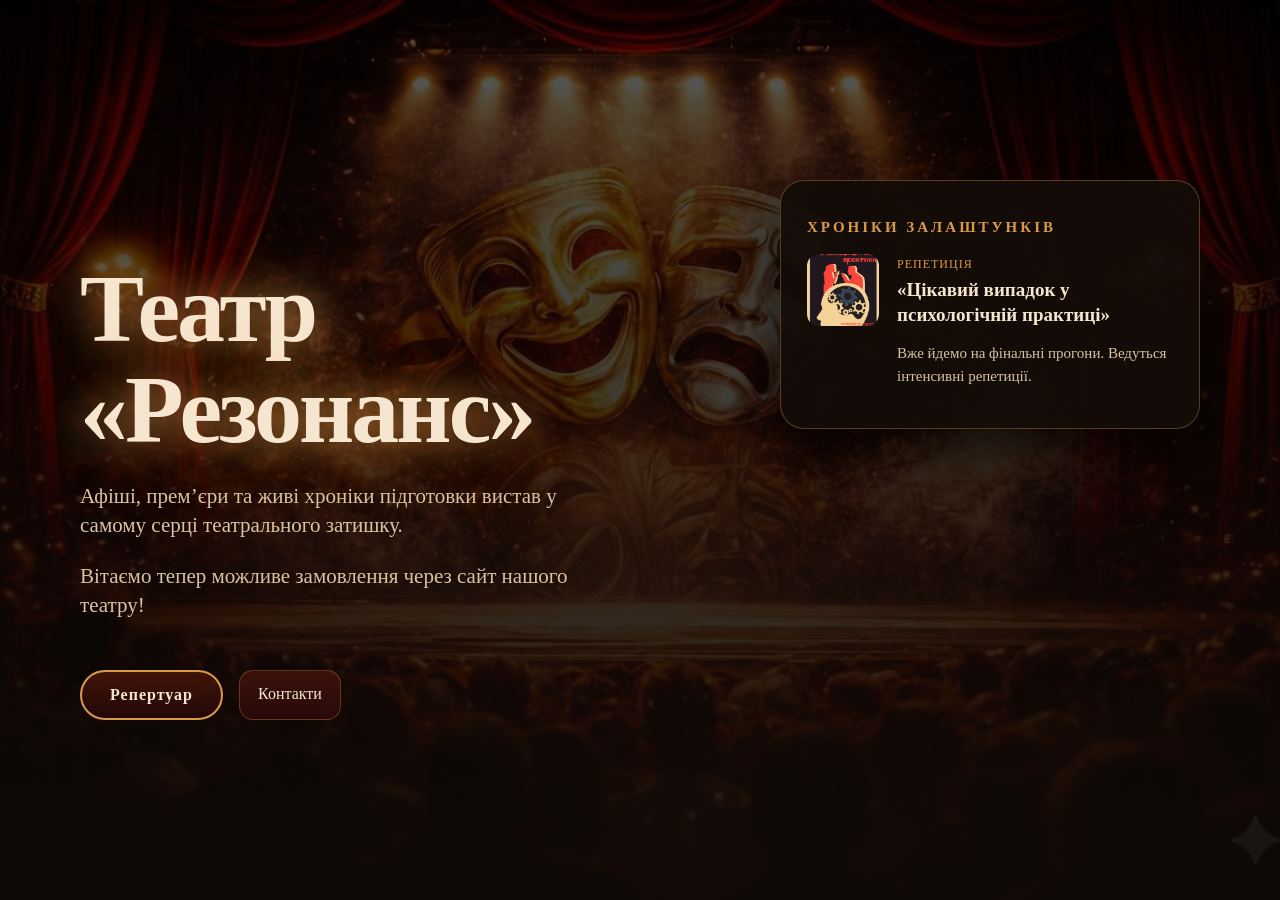
==== index.html @ 23a40b30 "09988" ====
<!DOCTYPE html>
<html lang="uk">
<head>
  <meta charset="UTF-8" />
  <meta name="viewport" content="width=device-width, initial-scale=1.0" />
  <title>Театр «Резонанс» — Головна</title>
  <script src="https://telegram.org/js/telegram-web-app.js"></script>
  <link rel="stylesheet" href="css/styles.css" />
  
  <style>
    /* Тільки те, що дійсно потрібно саме для головної (дуже мало) */
    .hero {
      background: linear-gradient(rgba(0,0,0,0.65), rgba(15,10,7,0.92)),
                  url("theatre-bg.png") center/cover no-repeat;
    }

    .user-account-btn {
      background: linear-gradient(90deg, #d89a4a, #f1c27d);
      color: #1a0f08 !important;
      font-weight: 700;
      border-color: #f1c27d;
    }
  </style>
</head>

<body class="page-home">

  <!-- Анімація переходу -->
  <div class="page-transition is-entering" id="pageTransition">
    <div class="page-transition__curtain page-transition__curtain--left"></div>
    <div class="page-transition__curtain page-transition__curtain--right"></div>
    <div class="page-transition__glow"></div>
  </div>

  <main>
    <section class="hero">
      <div class="hero-content">

        <!-- Ліва частина — текст і меню -->
        <div class="hero-info-group">
          <div class="hero-text-top">
            <h1>Театр «Резонанс»</h1>
            <p>Афіші, прем’єри та живі хроніки підготовки вистав у самому серці театрального затишку.</p>
            <p>Вітаємо тепер можливе замовлення через сайт нашого театру! </p>
          </div>

          <div class="menu-container">
            <div class="nav-main-links">
              
              <a href="repertoire.html" class="hero-btn js-page-link">Репертуар</a>
              
              <a href="contacts.html" class="dropdown-item js-page-link">Контакти</a>
                  
            </div>

            
          </div>
        </div>

        <!-- Права частина — Хроніки залаштунків -->
        <div class="theatre-news-feed">
          <h2 class="feed-title">ХРОНІКИ ЗАЛАШТУНКІВ</h2>
          <div class="news-scroll-container">
            <article class="news-post">
              <div class="news-post-image"></div>
              <div class="news-post-content">
                <span class="status-tag">Репетиція</span>
                <h3>«Цікавий випадок у психологічній практиці»</h3>
                <p>Вже йдемо на фінальні прогони. Ведуться інтенсивні репетиції.</p>
              </div>
            </article>
          </div>
        </div>

      </div>
    </section>
  </main>

  <script src="js/main.js"></script>
  <script>
    // Авторизація кнопки (оновлений варіант)
    document.addEventListener('DOMContentLoaded', () => {
      const authBtn = document.getElementById('authButton');
      const isLoggedIn = localStorage.getItem('isLoggedIn');
      const userName = localStorage.getItem('userName');

      if (isLoggedIn === 'true' && userName && authBtn) {
        authBtn.href = 'profile.html';
        authBtn.classList.add('user-account-btn');
        authBtn.innerHTML = `
          <span style="margin-right: 8px;">👤</span>
          <span>${userName.toUpperCase()}</span>
        `;
      }
    });
  </script>
</body>
</html>
---- css/styles.css ----
/* ============================================= */
/* ===== ТЕАТР "РЕЗОНАНС" — СТИЛІ (v2.1) ===== */
/* ============================================= */

:root {
  --gold: #d89a4a;
  --gold-soft: #f1c27d;
  --text-light: #f6e6cf;
  --text-soft: #d9c3a3;
  --bg-dark: #0a0805;
  --font-main: Georgia, "Times New Roman", serif;
  --transition: 0.8s cubic-bezier(0.4, 0, 0.2, 1);
}

/* ===== GLOBAL ===== */
* { box-sizing: border-box; }

html, body {
  margin: 0;
  padding: 0;
  min-height: 100dvh;
  font-family: var(--font-main);
  /* Замість var(--bg-dark) ставимо картинку */
  background: url('theatre-bg.png') center/cover no-repeat fixed;
  color: var(--text-light);
  overflow-x: hidden;
}
/* ===== PAGE TRANSITION ===== */
.page-transition {
  position: fixed;
  inset: 0;
  z-index: 9999;
  pointer-events: none;
  opacity: 0;
  visibility: hidden;
}

.page-transition__curtain {
  position: absolute;
  top: 0; bottom: 0;
  width: 50.5%;
  background: radial-gradient(circle at center, rgba(140,35,15,0.18), transparent 40%),
              linear-gradient(to bottom, #2a0505, #420707 40%, #220404);
  box-shadow: inset 0 0 45px rgba(0,0,0,0.42),
              inset 0 0 90px rgba(0,0,0,0.25);
}

.page-transition__curtain::before {
  content: "";
  position: absolute;
  inset: 0;
  background: repeating-linear-gradient(90deg,
    rgba(255,255,255,0.035) 0px,
    rgba(255,255,255,0.035) 7px,
    rgba(0,0,0,0.05) 7px,
    rgba(0,0,0,0.05) 14px);
  opacity: 0.45;
}

.page-transition__curtain--left  { left: 0; border-right: 1px solid rgba(241,194,125,0.2); }
.page-transition__curtain--right { right: 0; border-left: 1px solid rgba(241,194,125,0.2); }

.page-transition__glow {
  position: absolute;
  inset: 0;
  background: radial-gradient(circle at center, rgba(255,190,90,0.24), rgba(255,190,90,0.08) 20%, transparent 45%);
}

/* Анімації штори */
.page-transition.is-leaving .page-transition__curtain--left  { animation: curtainCloseLeft var(--transition) forwards; }
.page-transition.is-leaving .page-transition__curtain--right { animation: curtainCloseRight var(--transition) forwards; }
.page-transition.is-leaving .page-transition__glow { animation: glowIn var(--transition) forwards; }

.page-transition.is-entering .page-transition__curtain--left  { animation: curtainOpenLeft var(--transition) forwards; }
.page-transition.is-entering .page-transition__curtain--right { animation: curtainOpenRight var(--transition) forwards; }
.page-transition.is-entering .page-transition__glow { animation: glowOut var(--transition) forwards; }

/* ===== BUTTONS ===== */
.hero-btn, .dropdown-toggle, .back-link {
  display: inline-flex;
  align-items: center;
  justify-content: center;
  gap: 10px;
  padding: 14px 28px;
  border: 2px solid var(--gold);
  border-radius: 50px;
  background: linear-gradient(to bottom, rgba(70,20,10,0.9), rgba(35,8,8,0.96));
  color: var(--text-light);
  font-size: 16px;
  font-weight: 600;
  letter-spacing: 1px;
  text-decoration: none;
  cursor: pointer;
  transition: all 0.3s ease;
  white-space: nowrap;
}

.hero-btn:hover, .dropdown-toggle:hover {
  transform: translateY(-3px);
  border-color: var(--gold-soft);
  box-shadow: 0 0 35px rgba(216,154,74,0.45);
  background: var(--gold);
  color: #1a0f08;
}

/* ===== DROPDOWN ===== */
.dropdown { position: relative; display: inline-block; }

.dropdown-arrow {
  width: 10px; height: 10px;
  border-right: 2px solid var(--gold-soft);
  border-bottom: 2px solid var(--gold-soft);
  transform: rotate(45deg);
  transition: 0.25s ease;
}

.dropdown.open .dropdown-arrow { transform: rotate(-135deg); }

.dropdown-menu {
  position: absolute;
  top: calc(100% + 10px);
  left: 0;
  width: 100%;
  padding: 12px;
  background: linear-gradient(to bottom, rgba(36,8,8,0.96), rgba(18,5,5,0.98));
  border: 1px solid rgba(216,154,74,0.4);
  border-radius: 22px;
  box-shadow: 0 20px 45px rgba(0,0,0,0.6);
  opacity: 0;
  visibility: hidden;
  transform: translateY(12px) scale(0.95);
  transition: all 0.25s ease;
  z-index: 10;
}

.dropdown.open .dropdown-menu {
  opacity: 1;
  visibility: visible;
  transform: translateY(0) scale(1);
}

.dropdown-item {
  padding: 14px 18px;
  margin-bottom: 6px;
  border-radius: 14px;
  background: linear-gradient(to bottom, rgba(77,22,11,0.7), rgba(42,10,10,0.9));
  border: 1px solid rgba(216,154,74,0.3);
  color: var(--text-light);
  text-decoration: none;
  transition: all 0.2s ease;
}

.dropdown-item:last-child { margin-bottom: 0; }
.dropdown-item:hover {
  background: var(--gold);
  color: #1a0f08;
  transform: translateY(-2px);
}

/* ===== HERO PAGE (точно під скріншот) ===== */
.hero {
  position: relative;
  min-height: 100dvh;
  display: flex;
  align-items: center;
  background: #0a0805;
  overflow: hidden;
}

.hero-content {
  max-width: 1380px;
  margin: 0 auto;
  padding: 0 80px;
  display: flex;
  align-items: flex-start;
  justify-content: space-between;
  gap: 100px;
  width: 100%;
  z-index: 2;
}

.hero-info-group { flex: 1; max-width: 620px; }

.hero-text-top h1 {
  font-size: clamp(52px, 7.5vw, 96px);
  line-height: 1.05;
  letter-spacing: -3px;
  color: #f6e6cf;
  text-shadow: 
    0 0 40px rgba(216, 154, 74, 0.8),
    0 0 90px rgba(216, 154, 74, 0.4);
  margin-bottom: 20px;
}

.hero-text-top p {
  font-size: 21px;
  color: #d9c3a3;
  max-width: 520px;
  line-height: 1.4;
}

/* Кнопки — точно як на скріншоті */
.menu-container {
  display: flex;
  flex-direction: column;
  gap: 20px;
  margin-top: 50px;
}

.nav-main-links {
  display: flex;
  gap: 16px;
  flex-wrap: wrap;
}

.menu-row {
  display: flex;
  gap: 16px;
  flex-wrap: wrap;
}

/* ===== ХРОНІКИ ЗАЛАШТУНКІВ (точно під скріншот) ===== */
.theatre-news-feed {
  width: 420px;
  flex-shrink: 0;
  background: rgba(20, 12, 8, 0.95);
  border: 1px solid rgba(216, 154, 74, 0.35);
  border-radius: 24px;
  padding: 26px;
  box-shadow: 0 25px 60px rgba(0, 0, 0, 0.7);
}

.feed-title {
  color: var(--gold);
  font-size: 15px;
  letter-spacing: 3px;
  text-transform: uppercase;
  margin-bottom: 18px;
}

.news-post {
  display: flex;
  gap: 18px;
}

.news-post-image {
  width: 72px;
  height: 72px;
  background: url('a_pcix.jpg') center/cover; /* заміни на свою картинку */
  border-radius: 12px;
  flex-shrink: 0;
}

.status-tag {
  display: inline-block;
  color: var(--gold);
  font-size: 12px;
  text-transform: uppercase;
  letter-spacing: 1px;
  margin-bottom: 6px;
}

.news-post-content h3 {
  font-size: 19px;
  line-height: 1.3;
  margin: 0 0 8px 0;
}

.news-post-content p {
  font-size: 15px;
  color: #d9c3a3;
  line-height: 1.5;
}

/* ===== АДАПТИВНІСТЬ ===== */
@media (max-width: 1100px) {
  .hero-content {
    flex-direction: column;
    gap: 60px;
    padding: 40px 30px;
    text-align: center;
  }
  .theatre-news-feed { width: 100%; max-width: 420px; margin: 0 auto; }
  .hero-info-group { max-width: 100%; }
}

@media (max-width: 640px) {
  .hero-btn, .dropdown-toggle { width: 100%; }
}

/* ===== АНІМАЦІЇ ===== */
@keyframes curtainCloseLeft  { from { transform: translateX(-102%); } to { transform: translateX(0); } }
@keyframes curtainCloseRight { from { transform: translateX(102%); } to { transform: translateX(0); } }
@keyframes curtainOpenLeft   { from { transform: translateX(0); } to { transform: translateX(-102%); } }
@keyframes curtainOpenRight  { from { transform: translateX(0); } to { transform: translateX(102%); } }
@keyframes glowIn  { 0% { opacity: 0; } 40% { opacity: 0.65; } 100% { opacity: 0.2; } }
@keyframes glowOut { 0% { opacity: 0.6; } 100% { opacity: 0; } }
.hero-btn--accent {
  background: linear-gradient(135deg, #d89a4a, #f6c88a);
  color: #0a0a0a;
  font-weight: 700;
  box-shadow: 0 8px 25px rgba(216, 154, 74, 0.4);
  transition: all 0.3s ease;
}

.hero-btn--accent:hover {
  transform: translateY(-3px);
  box-shadow: 0 12px 35px rgba(216, 154, 74, 0.55);
  background: linear-gradient(135deg, #f6c88a, #d89a4a);
}
/* Робимо картку компактнішою по ширині */
.poster-card {
    max-width: 900px; /* Обмежуємо максимальну ширину */
    margin: 0 auto;   /* Центруємо */
}

/* Змінюємо висоту картинки, щоб вона не займала весь екран */
.poster-image {
    height: 350px !important; /* Було 450px або 480px, робимо меншою */
}

/* Масштабування тексту заголовка */
.poster-info h3 {
    font-size: 22px !important; /* Трохи зменшуємо шрифт для балансу */
}
/* ======================================================= */
/* ===== ГЛОБАЛЬНА АДАПТИВНІСТЬ (ДЛЯ ВСІХ СТОРІНОК) ===== */
/* ======================================================= */

@media (max-width: 768px) {
    /* 1. Адаптація головної сторінки (Hero) */
    .hero-content {
        padding: 40px 20px;
        text-align: center;
        flex-direction: column;
    }
    
    .hero-text-top h1 {
        font-size: 42px;
        letter-spacing: 1px;
    }

    /* 2. Адаптація адмін-панелі (Схема залу) */
    .hall-container {
        overflow-x: auto; /* Дозволяє совати зал пальцем */
        display: block;
        padding: 15px;
        -webkit-overflow-scrolling: touch;
    }
    
    .seat {
        min-width: 28px;
        height: 28px;
        font-size: 10px;
        margin: 2px;
    }

    .booking-forms {
        flex-direction: column;
    }

    /* 3. Адаптація Репертуару та Афіші */
    .cards {
        grid-template-columns: 1fr; /* Одна картка в ряд */
        gap: 20px;
    }

    .poster-image {
        height: 250px !important; /* Компактне фото для мобілки */
    }

    .afisha-header {
        flex-direction: column;
        text-align: center;
        gap: 15px;
    }

    .back-link, .back-btn {
        width: 100%;
        justify-content: center;
    }

    /* 4. Масштабування тексту для читабельності */
    .title, .afisha-header h2 {
        font-size: 26px !important;
    }
    
    .buy-btn {
        padding: 18px;
        font-size: 16px;
    }
}

/* Налаштування для дуже маленьких екранів (iPhone SE і т.д.) */
@media (max-width: 380px) {
    .hero-text-top h1 {
        font-size: 34px;
    }
    
    .poster-meta {
        font-size: 10px;
    }
}
/* Дизайн всередині карток контактів */
.contact-card {
    display: flex;
    align-items: flex-start; /* Вирівнюємо іконку і текст по верхньому краю */
    gap: 20px;
    background: rgba(20, 15, 10, 0.8);
    border: 1px solid rgba(216, 154, 74, 0.2);
    padding: 30px;
    border-radius: 20px;
    transition: all 0.4s ease;
    backdrop-filter: blur(10px);
}

.contact-card:hover {
    border-color: #d89a4a;
    transform: translateY(-8px);
    box-shadow: 0 15px 30px rgba(0, 0, 0, 0.5);
}

/* Красиві кружечки для іконок */
.card-icon {
    width: 50px;
    height: 50px;
    background: linear-gradient(135deg, rgba(216, 154, 74, 0.15), rgba(216, 154, 74, 0));
    border: 1px solid rgba(216, 154, 74, 0.3);
    border-radius: 50%;
    display: flex;
    align-items: center;
    justify-content: center;
    color: #d89a4a; /* Золотий колір іконки */
    flex-shrink: 0;
}

.card-info {
    display: flex;
    flex-direction: column;
}

.contact-link {
    color: inherit;
    text-decoration: none;
    transition: color 0.3s;
}

.contact-link:hover {
    color: #d89a4a;
}

/* Кнопки соцмереж */
.social-links {
    display: flex;
    gap: 10px;
    margin-top: 5px;
}

.social-btn {
    background: rgba(255, 255, 255, 0.05);
    border: 1px solid rgba(255, 255, 255, 0.1);
    color: #f6e6cf;
    padding: 8px 16px;
    border-radius: 50px;
    font-size: 14px;
    text-decoration: none;
    transition: all 0.3s ease;
}

.social-btn:hover {
    background: #d89a4a;
    color: #1a0f08;
    border-color: #d89a4a;
}
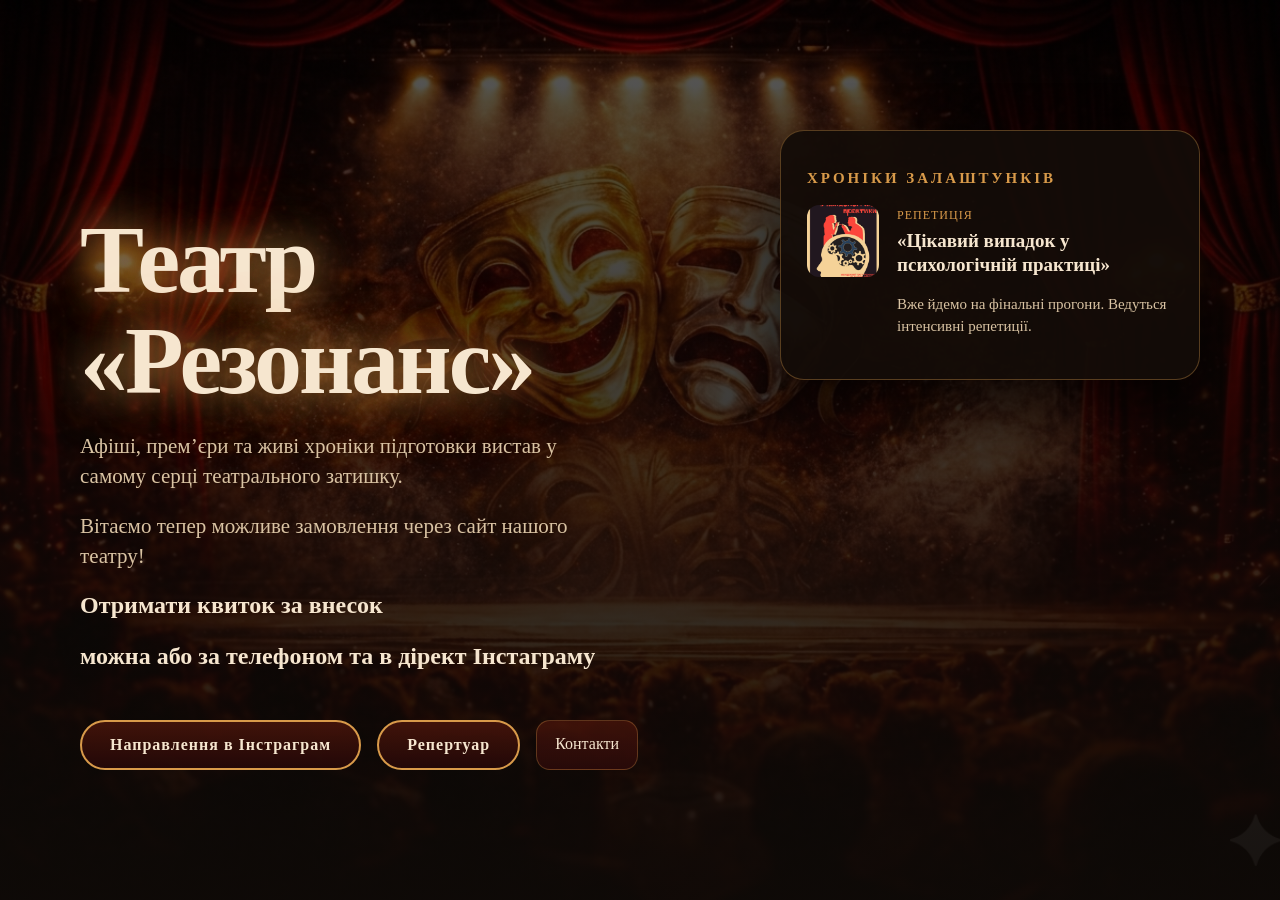
==== commit 0eaa1ec5: "1234" ====
--- a/index.html
+++ b/index.html
@@ -43,10 +43,16 @@
             <p>Афіші, прем’єри та живі хроніки підготовки вистав у самому серці театрального затишку.</p>
             <p>Вітаємо тепер можливе замовлення через сайт нашого театру! </p>
           </div>
+          <div>
+            <h2>
+              Отримати квиток за внесок
+              <p>можна або за телефоном та в дірект Інстаграму</p>
+            </h2>
+          </div>
 
           <div class="menu-container">
             <div class="nav-main-links">
-              
+              <a href="https://www.instagram.com/rezonans_theatre/" class="hero-btn js-page-link">Направлення в Інстраграм</a>
               <a href="repertoire.html" class="hero-btn js-page-link">Репертуар</a>
               
               <a href="contacts.html" class="dropdown-item js-page-link">Контакти</a>
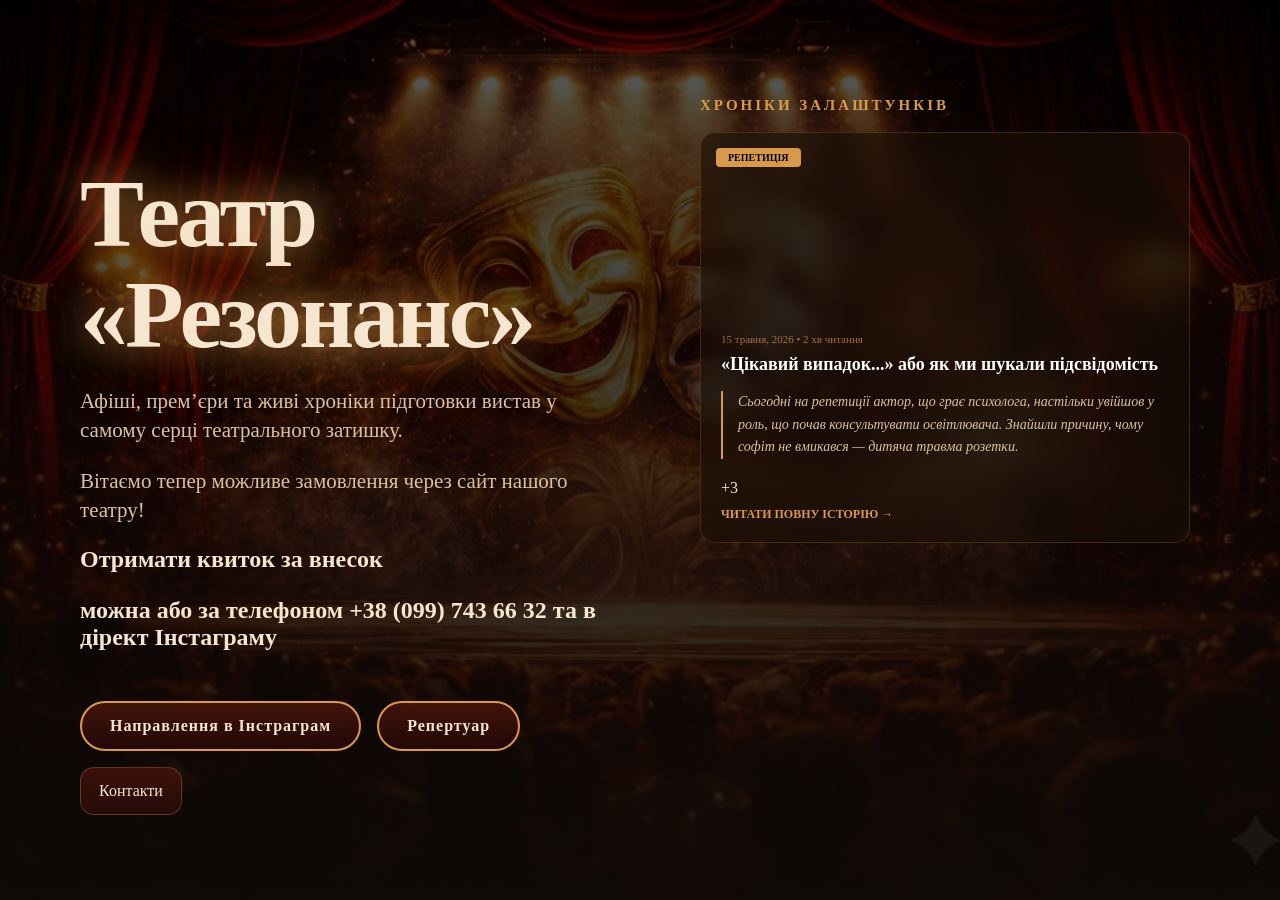
==== commit dbb210d3: "5512" ====
--- a/index.html
+++ b/index.html
@@ -20,6 +20,95 @@
       font-weight: 700;
       border-color: #f1c27d;
     }
+    .theatre-backstage {
+  max-width: 500px; /* Обмежуємо ширину, щоб не «пливло» на десктопі */
+  margin: 0 auto;
+}
+
+/* Контейнер зі скролом */
+.news-feed-scroll {
+  max-height: 80vh; /* Висота стрічки */
+  overflow-y: auto;
+  padding-right: 10px;
+  scrollbar-width: thin;
+  scrollbar-color: #d89a4a transparent;
+}
+
+.news-card {
+  background: rgba(26, 15, 8, 0.6);
+  border: 1px solid rgba(216, 154, 74, 0.2);
+  border-radius: 15px;
+  margin-bottom: 30px;
+  overflow: hidden;
+  backdrop-filter: blur(10px);
+}
+
+.card-image {
+  height: 180px;
+  background-size: cover;
+  background-position: center;
+  position: relative;
+}
+
+.badge {
+  position: absolute;
+  top: 15px;
+  left: 15px;
+  background: #d89a4a;
+  color: #000;
+  padding: 4px 12px;
+  font-size: 10px;
+  font-weight: 800;
+  text-transform: uppercase;
+  border-radius: 4px;
+}
+
+.card-body {
+  padding: 20px;
+}
+
+.date {
+  font-size: 11px;
+  color: rgba(216, 154, 74, 0.7);
+  display: block;
+  margin-bottom: 8px;
+}
+
+.card-body h3 {
+  font-size: 18px;
+  line-height: 1.3;
+  margin: 0 0 15px 0;
+  color: #fff;
+}
+
+/* Виправлення нюансу з цитатою (як на вашому фото) */
+.quote-text {
+  border-left: 2px solid #d89a4a;
+  padding-left: 15px;
+  margin-bottom: 20px;
+}
+
+.quote-text p {
+  font-style: italic;
+  font-size: 14px;
+  line-height: 1.6;
+  color: #d9c3a3;
+  margin: 0;
+}
+
+.read-full {
+  display: inline-block;
+  color: #d89a4a;
+  text-decoration: none;
+  font-size: 12px;
+  font-weight: 600;
+  text-transform: uppercase;
+  margin-top: 10px;
+}
+
+.read-full:hover {
+  letter-spacing: 1px;
+}
   </style>
 </head>
 
@@ -46,7 +135,8 @@
           <div>
             <h2>
               Отримати квиток за внесок
-              <p>можна або за телефоном та в дірект Інстаграму</p>
+              <p>можна або за телефоном +38 (099) 743 66 32 та в дірект Інстаграму</p>
+
             </h2>
           </div>
 
@@ -63,20 +153,36 @@
           </div>
         </div>
 
-        <!-- Права частина — Хроніки залаштунків -->
-        <div class="theatre-news-feed">
-          <h2 class="feed-title">ХРОНІКИ ЗАЛАШТУНКІВ</h2>
-          <div class="news-scroll-container">
-            <article class="news-post">
-              <div class="news-post-image"></div>
-              <div class="news-post-content">
-                <span class="status-tag">Репетиція</span>
-                <h3>«Цікавий випадок у психологічній практиці»</h3>
-                <p>Вже йдемо на фінальні прогони. Ведуться інтенсивні репетиції.</p>
-              </div>
-            </article>
-          </div>
+
+
+        <section class="theatre-backstage">
+  <h2 class="feed-title">ХРОНІКИ ЗАЛАШТУНКІВ</h2>
+  
+  <div class="news-feed-scroll">
+    <article class="news-card">
+      <div class="card-image" style="background-image: url('img/backstage1.jpg');">
+        <span class="badge">Репетиція</span>
+      </div>
+      <div class="card-body">
+        <header>
+          <span class="date">15 травня, 2026 • 2 хв читання</span>
+          <h3>«Цікавий випадок...» або як ми шукали підсвідомість</h3>
+        </header>
+        <div class="quote-text">
+          <p>Сьогодні на репетиції актор, що грає психолога, настільки увійшов у роль, що почав консультувати освітлювача. Знайшли причину, чому софіт не вмикався — дитяча травма розетки.</p>
         </div>
+        <div class="post-mini-gallery">
+          <div class="mini-img" style="background-image: url('img/b1.jpg');"></div>
+          <div class="mini-img" style="background-image: url('img/b2.jpg');"></div>
+          <div class="mini-img more">+3</div>
+        </div>
+        <a href="backstage-story-1.html" class="read-full">Читати повну історію →</a>
+      </div>
+    </article>
+
+    
+  </div>
+</section>
 
       </div>
     </section>
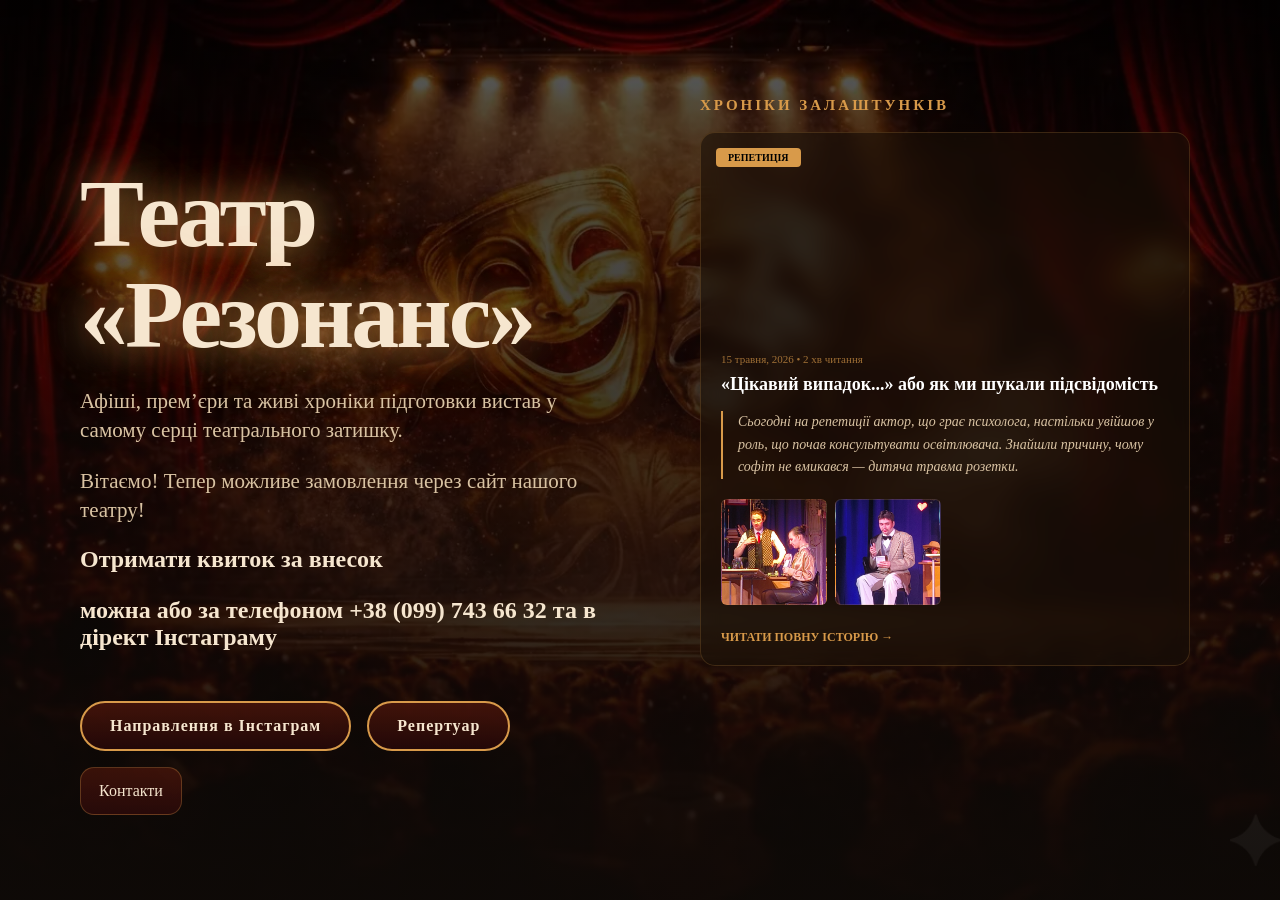
==== commit 5b2a9b98: "12341" ====
--- a/index.html
+++ b/index.html
@@ -8,10 +8,9 @@
   <link rel="stylesheet" href="css/styles.css" />
   
   <style>
-    /* Тільки те, що дійсно потрібно саме для головної (дуже мало) */
     .hero {
       background: linear-gradient(rgba(0,0,0,0.65), rgba(15,10,7,0.92)),
-                  url("theatre-bg.png") center/cover no-repeat;
+                  url("css/theatre-bg.webp") center/cover no-repeat;
     }
 
     .user-account-btn {
@@ -20,101 +19,133 @@
       font-weight: 700;
       border-color: #f1c27d;
     }
+
     .theatre-backstage {
-  max-width: 500px; /* Обмежуємо ширину, щоб не «пливло» на десктопі */
-  margin: 0 auto;
-}
-
-/* Контейнер зі скролом */
-.news-feed-scroll {
-  max-height: 80vh; /* Висота стрічки */
-  overflow-y: auto;
-  padding-right: 10px;
-  scrollbar-width: thin;
-  scrollbar-color: #d89a4a transparent;
-}
-
-.news-card {
-  background: rgba(26, 15, 8, 0.6);
-  border: 1px solid rgba(216, 154, 74, 0.2);
-  border-radius: 15px;
-  margin-bottom: 30px;
-  overflow: hidden;
-  backdrop-filter: blur(10px);
-}
-
-.card-image {
-  height: 180px;
-  background-size: cover;
-  background-position: center;
-  position: relative;
-}
-
-.badge {
-  position: absolute;
-  top: 15px;
-  left: 15px;
-  background: #d89a4a;
-  color: #000;
-  padding: 4px 12px;
-  font-size: 10px;
-  font-weight: 800;
-  text-transform: uppercase;
-  border-radius: 4px;
-}
-
-.card-body {
-  padding: 20px;
-}
-
-.date {
-  font-size: 11px;
-  color: rgba(216, 154, 74, 0.7);
-  display: block;
-  margin-bottom: 8px;
-}
-
-.card-body h3 {
-  font-size: 18px;
-  line-height: 1.3;
-  margin: 0 0 15px 0;
-  color: #fff;
-}
-
-/* Виправлення нюансу з цитатою (як на вашому фото) */
-.quote-text {
-  border-left: 2px solid #d89a4a;
-  padding-left: 15px;
-  margin-bottom: 20px;
-}
-
-.quote-text p {
-  font-style: italic;
-  font-size: 14px;
-  line-height: 1.6;
-  color: #d9c3a3;
-  margin: 0;
-}
-
-.read-full {
-  display: inline-block;
-  color: #d89a4a;
-  text-decoration: none;
-  font-size: 12px;
-  font-weight: 600;
-  text-transform: uppercase;
-  margin-top: 10px;
-}
-
-.read-full:hover {
-  letter-spacing: 1px;
-}
+      max-width: 500px;
+      margin: 0 auto;
+    }
+
+    .news-feed-scroll {
+      max-height: 80vh;
+      overflow-y: auto;
+      padding-right: 10px;
+      scrollbar-width: thin;
+      scrollbar-color: #d89a4a transparent;
+    }
+
+    .news-card {
+      background: rgba(26, 15, 8, 0.6);
+      border: 1px solid rgba(216, 154, 74, 0.2);
+      border-radius: 15px;
+      margin-bottom: 30px;
+      overflow: hidden;
+      backdrop-filter: blur(10px);
+    }
+
+    /* МАСШТАБУВАННЯ ГОЛОВНОГО ФОТО */
+    .card-image {
+      height: 200px;
+      background-size: cover; /* Зображення повністю заповнює блок */
+      background-position: center;
+      background-repeat: no-repeat;
+      position: relative;
+    }
+
+    .badge {
+      position: absolute;
+      top: 15px;
+      left: 15px;
+      background: #d89a4a;
+      color: #000;
+      padding: 4px 12px;
+      font-size: 10px;
+      font-weight: 800;
+      text-transform: uppercase;
+      border-radius: 4px;
+    }
+
+    .card-body {
+      padding: 20px;
+    }
+
+    .date {
+      font-size: 11px;
+      color: rgba(216, 154, 74, 0.7);
+      display: block;
+      margin-bottom: 8px;
+    }
+
+    .card-body h3 {
+      font-size: 18px;
+      line-height: 1.3;
+      margin: 0 0 15px 0;
+      color: #fff;
+    }
+
+    .quote-text {
+      border-left: 2px solid #d89a4a;
+      padding-left: 15px;
+      margin-bottom: 20px;
+    }
+
+    .quote-text p {
+      font-style: italic;
+      font-size: 14px;
+      line-height: 1.6;
+      color: #d9c3a3;
+      margin: 0;
+    }
+
+    /* МАСШТАБУВАННЯ МІНІ-ГАЛЕРЕЇ */
+    .post-mini-gallery {
+      display: grid;
+      grid-template-columns: repeat(4, 1fr);
+      gap: 8px;
+      margin: 15px 0;
+    }
+
+    .mini-img {
+      aspect-ratio: 1 / 1; /* Робить картинки квадратними */
+      background-size: cover; /* Масштабує контент всередині */
+      background-position: center;
+      border-radius: 6px;
+      border: 1px solid rgba(216, 154, 74, 0.2);
+      transition: transform 0.3s ease;
+    }
+
+    .mini-img:hover {
+      transform: scale(1.05);
+      border-color: #d89a4a;
+    }
+
+    .mini-img.more {
+      background: rgba(216, 154, 74, 0.1);
+      display: flex;
+      align-items: center;
+      justify-content: center;
+      color: #d89a4a;
+      font-size: 12px;
+      font-weight: bold;
+    }
+
+    .read-full {
+      display: inline-block;
+      color: #d89a4a;
+      text-decoration: none;
+      font-size: 12px;
+      font-weight: 600;
+      text-transform: uppercase;
+      margin-top: 10px;
+    }
+
+    .read-full:hover {
+      letter-spacing: 1px;
+    }
   </style>
 </head>
 
 <body class="page-home">
 
-  <!-- Анімація переходу -->
   <div class="page-transition is-entering" id="pageTransition">
     <div class="page-transition__curtain page-transition__curtain--left"></div>
     <div class="page-transition__curtain page-transition__curtain--right"></div>
@@ -125,86 +156,59 @@
     <section class="hero">
       <div class="hero-content">
 
-        <!-- Ліва частина — текст і меню -->
         <div class="hero-info-group">
           <div class="hero-text-top">
             <h1>Театр «Резонанс»</h1>
             <p>Афіші, прем’єри та живі хроніки підготовки вистав у самому серці театрального затишку.</p>
-            <p>Вітаємо тепер можливе замовлення через сайт нашого театру! </p>
+            <p>Вітаємо! Тепер можливе замовлення через сайт нашого театру! </p>
           </div>
           <div>
             <h2>
               Отримати квиток за внесок
               <p>можна або за телефоном +38 (099) 743 66 32 та в дірект Інстаграму</p>
-
             </h2>
           </div>
 
           <div class="menu-container">
             <div class="nav-main-links">
-              <a href="https://www.instagram.com/rezonans_theatre/" class="hero-btn js-page-link">Направлення в Інстраграм</a>
+              <a href="https://www.instagram.com/rezonans_theatre/" class="hero-btn js-page-link">Направлення в Інстаграм</a>
               <a href="repertoire.html" class="hero-btn js-page-link">Репертуар</a>
-              
               <a href="contacts.html" class="dropdown-item js-page-link">Контакти</a>
+            </div>
+          </div>
+        </div>
+
+        <section class="theatre-backstage">
+          <h2 class="feed-title">ХРОНІКИ ЗАЛАШТУНКІВ</h2>
+          
+          <div class="news-feed-scroll">
+            <article class="news-card">
+              <div class="card-image" style="background-image: url('');">
+                <span class="badge">Репетиція</span>
+              </div>
+              <div class="card-body">
+                <header>
+                  <span class="date">15 травня, 2026 • 2 хв читання</span>
+                  <h3>«Цікавий випадок...» або як ми шукали підсвідомість</h3>
+                </header>
+                <div class="quote-text">
+                  <p>Сьогодні на репетиції актор, що грає психолога, настільки увійшов у роль, що почав консультувати освітлювача. Знайшли причину, чому софіт не вмикався — дитяча травма розетки.</p>
+                </div>
+                <div class="post-mini-gallery">
+                  <div class="mini-img" style="background-image: url('css/img1.webp');"></div>
+                  <div class="mini-img" style="background-image: url('css/img2.webp');"></div>
                   
-            </div>
-
-            
-          </div>
-        </div>
-
-
-
-        <section class="theatre-backstage">
-  <h2 class="feed-title">ХРОНІКИ ЗАЛАШТУНКІВ</h2>
-  
-  <div class="news-feed-scroll">
-    <article class="news-card">
-      <div class="card-image" style="background-image: url('img/backstage1.jpg');">
-        <span class="badge">Репетиція</span>
-      </div>
-      <div class="card-body">
-        <header>
-          <span class="date">15 травня, 2026 • 2 хв читання</span>
-          <h3>«Цікавий випадок...» або як ми шукали підсвідомість</h3>
-        </header>
-        <div class="quote-text">
-          <p>Сьогодні на репетиції актор, що грає психолога, настільки увійшов у роль, що почав консультувати освітлювача. Знайшли причину, чому софіт не вмикався — дитяча травма розетки.</p>
-        </div>
-        <div class="post-mini-gallery">
-          <div class="mini-img" style="background-image: url('img/b1.jpg');"></div>
-          <div class="mini-img" style="background-image: url('img/b2.jpg');"></div>
-          <div class="mini-img more">+3</div>
-        </div>
-        <a href="backstage-story-1.html" class="read-full">Читати повну історію →</a>
-      </div>
-    </article>
-
-    
-  </div>
-</section>
+                </div>
+                <a href="backstage-story-1.html" class="read-full">Читати повну історію →</a>
+              </div>
+            </article>
+          </div>
+        </section>
 
       </div>
     </section>
   </main>
 
   <script src="js/main.js"></script>
-  <script>
-    // Авторизація кнопки (оновлений варіант)
-    document.addEventListener('DOMContentLoaded', () => {
-      const authBtn = document.getElementById('authButton');
-      const isLoggedIn = localStorage.getItem('isLoggedIn');
-      const userName = localStorage.getItem('userName');
-
-      if (isLoggedIn === 'true' && userName && authBtn) {
-        authBtn.href = 'profile.html';
-        authBtn.classList.add('user-account-btn');
-        authBtn.innerHTML = `
-          <span style="margin-right: 8px;">👤</span>
-          <span>${userName.toUpperCase()}</span>
-        `;
-      }
-    });
-  </script>
 </body>
 </html>
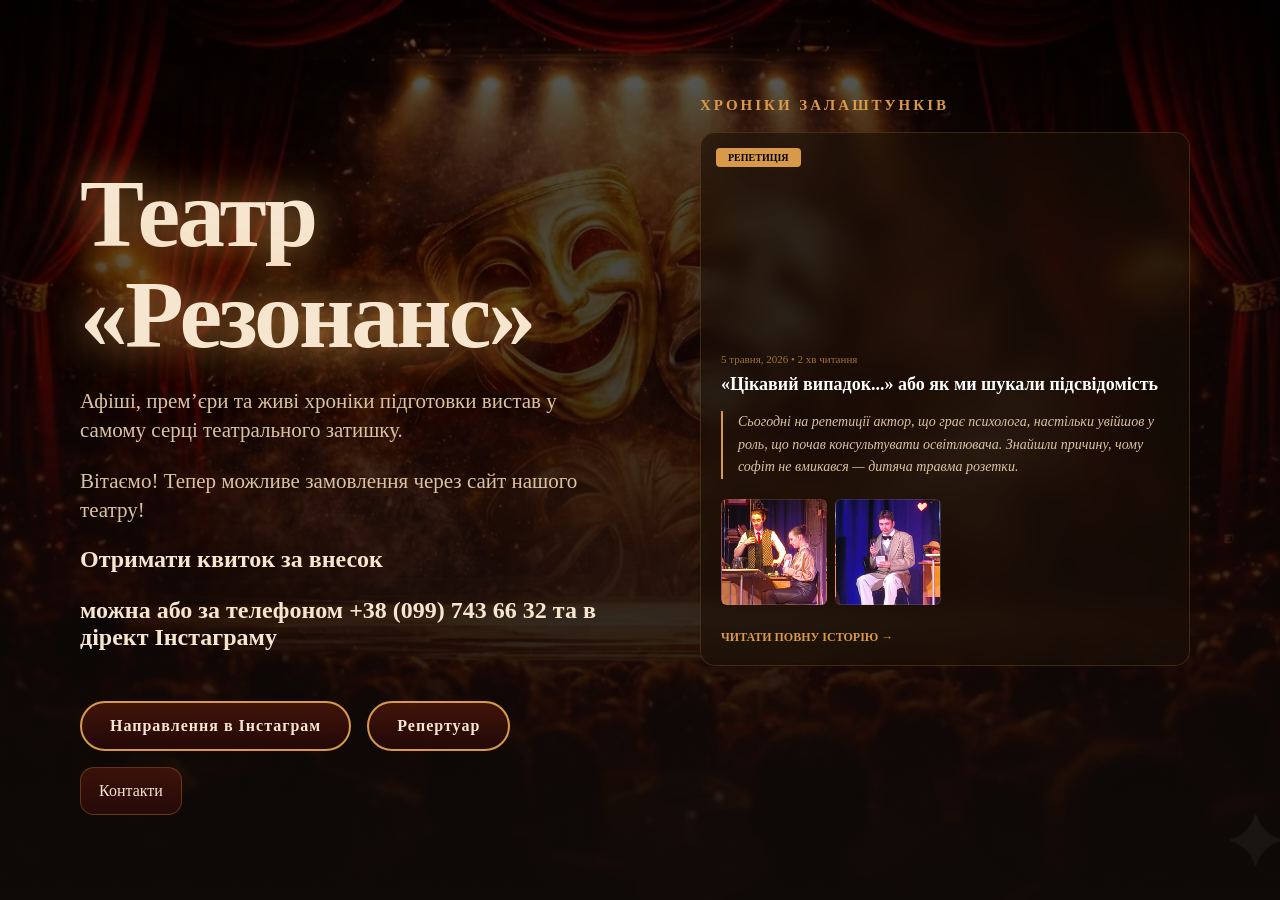
==== commit 0cfaf39a: "12544" ====
--- a/index.html
+++ b/index.html
@@ -188,7 +188,7 @@
               </div>
               <div class="card-body">
                 <header>
-                  <span class="date">15 травня, 2026 • 2 хв читання</span>
+                  <span class="date">5 травня, 2026 • 2 хв читання</span>
                   <h3>«Цікавий випадок...» або як ми шукали підсвідомість</h3>
                 </header>
                 <div class="quote-text">
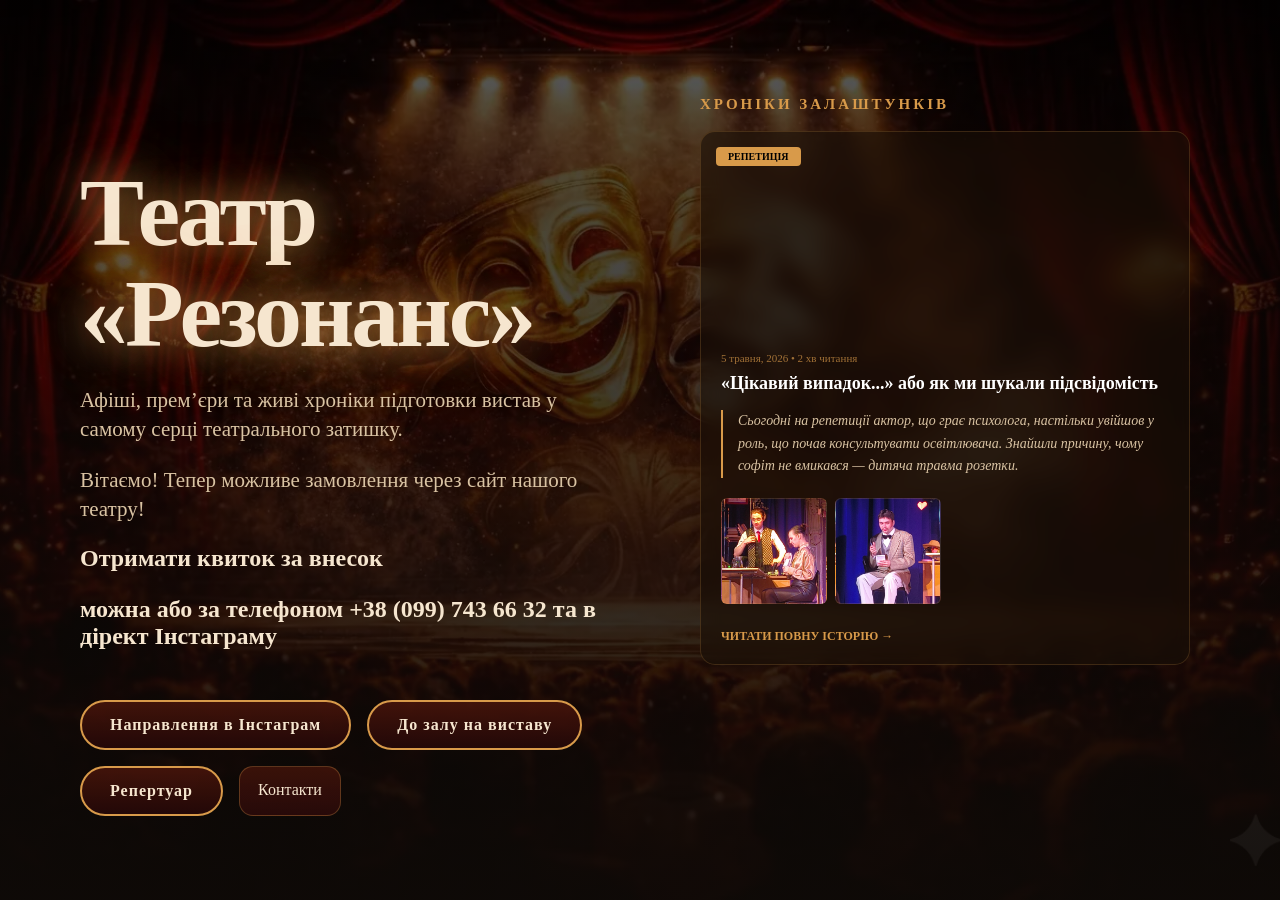
==== commit baab599b: "223" ====
--- a/index.html
+++ b/index.html
@@ -172,6 +172,7 @@
           <div class="menu-container">
             <div class="nav-main-links">
               <a href="https://www.instagram.com/rezonans_theatre/" class="hero-btn js-page-link">Направлення в Інстаграм</a>
+              <a href="booking.html" class="hero-btn js-page-link">До залу на виставу</a>
               <a href="repertoire.html" class="hero-btn js-page-link">Репертуар</a>
               <a href="contacts.html" class="dropdown-item js-page-link">Контакти</a>
             </div>
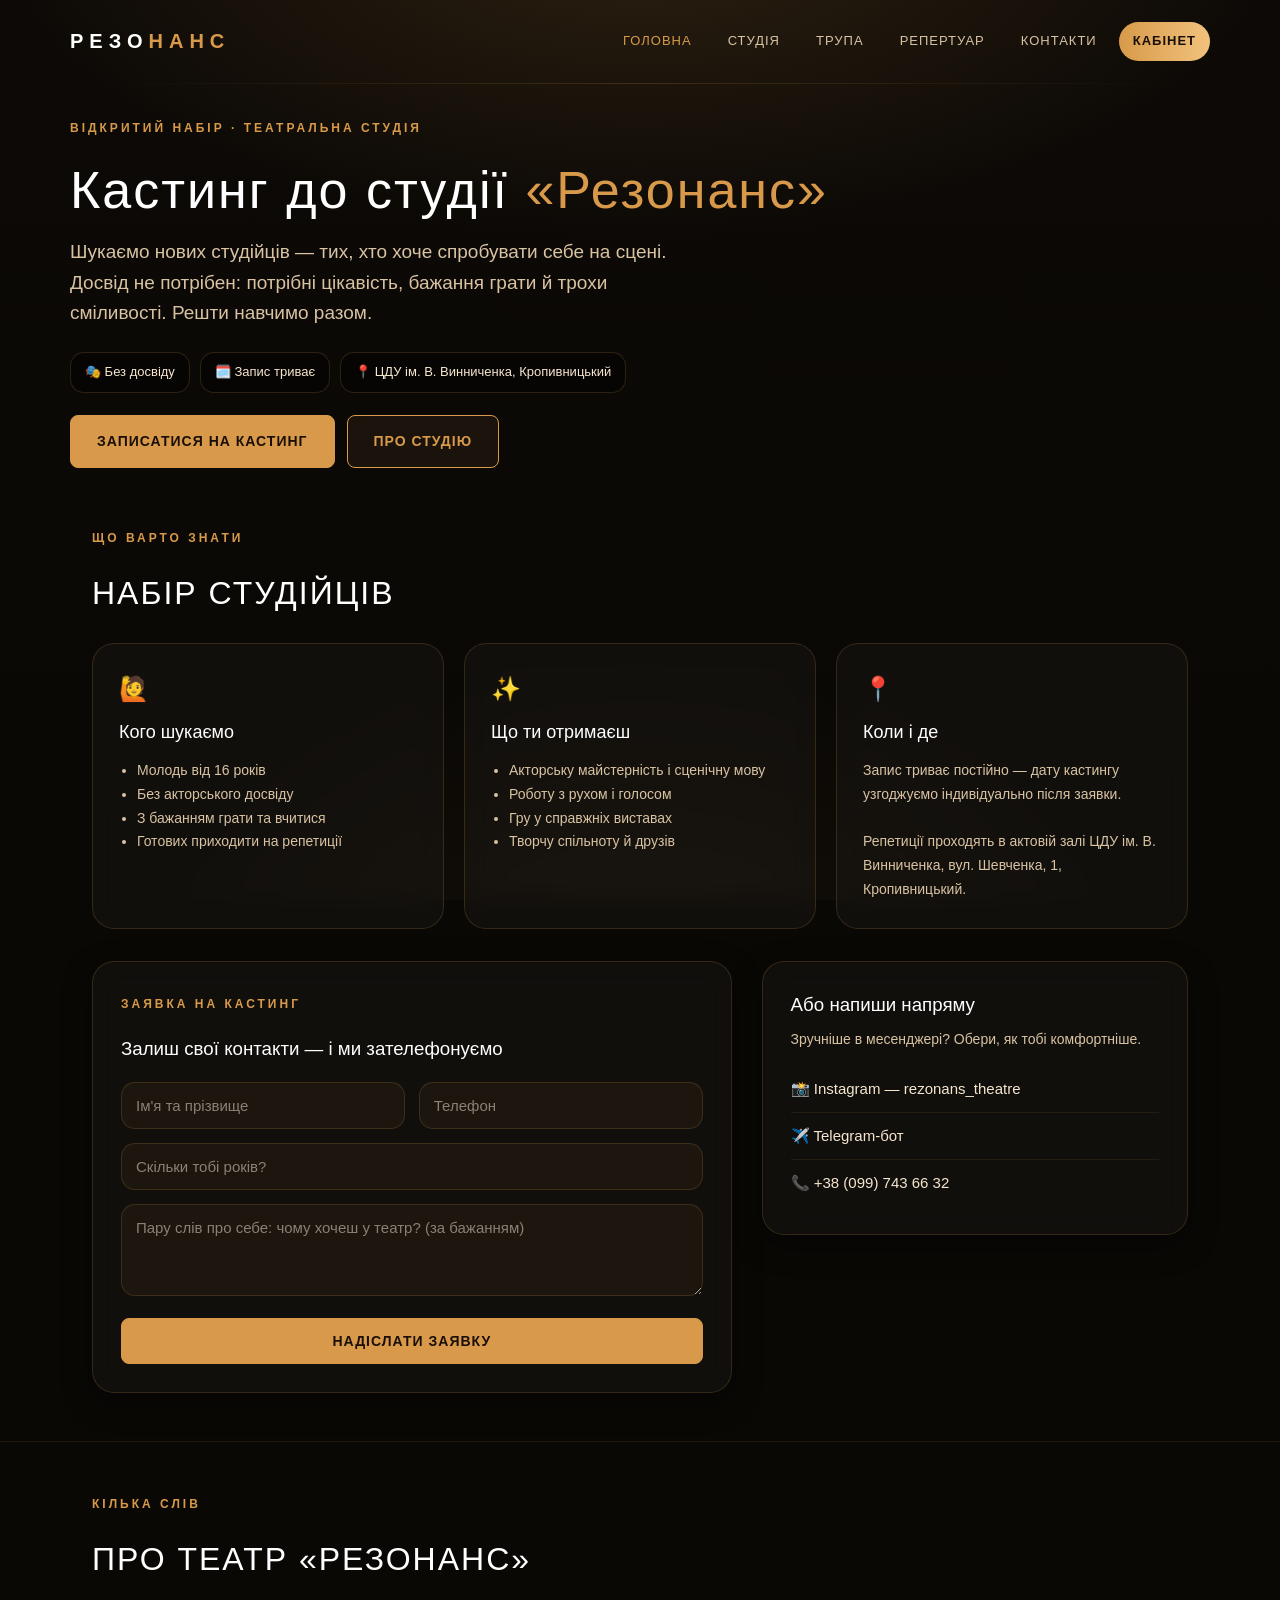
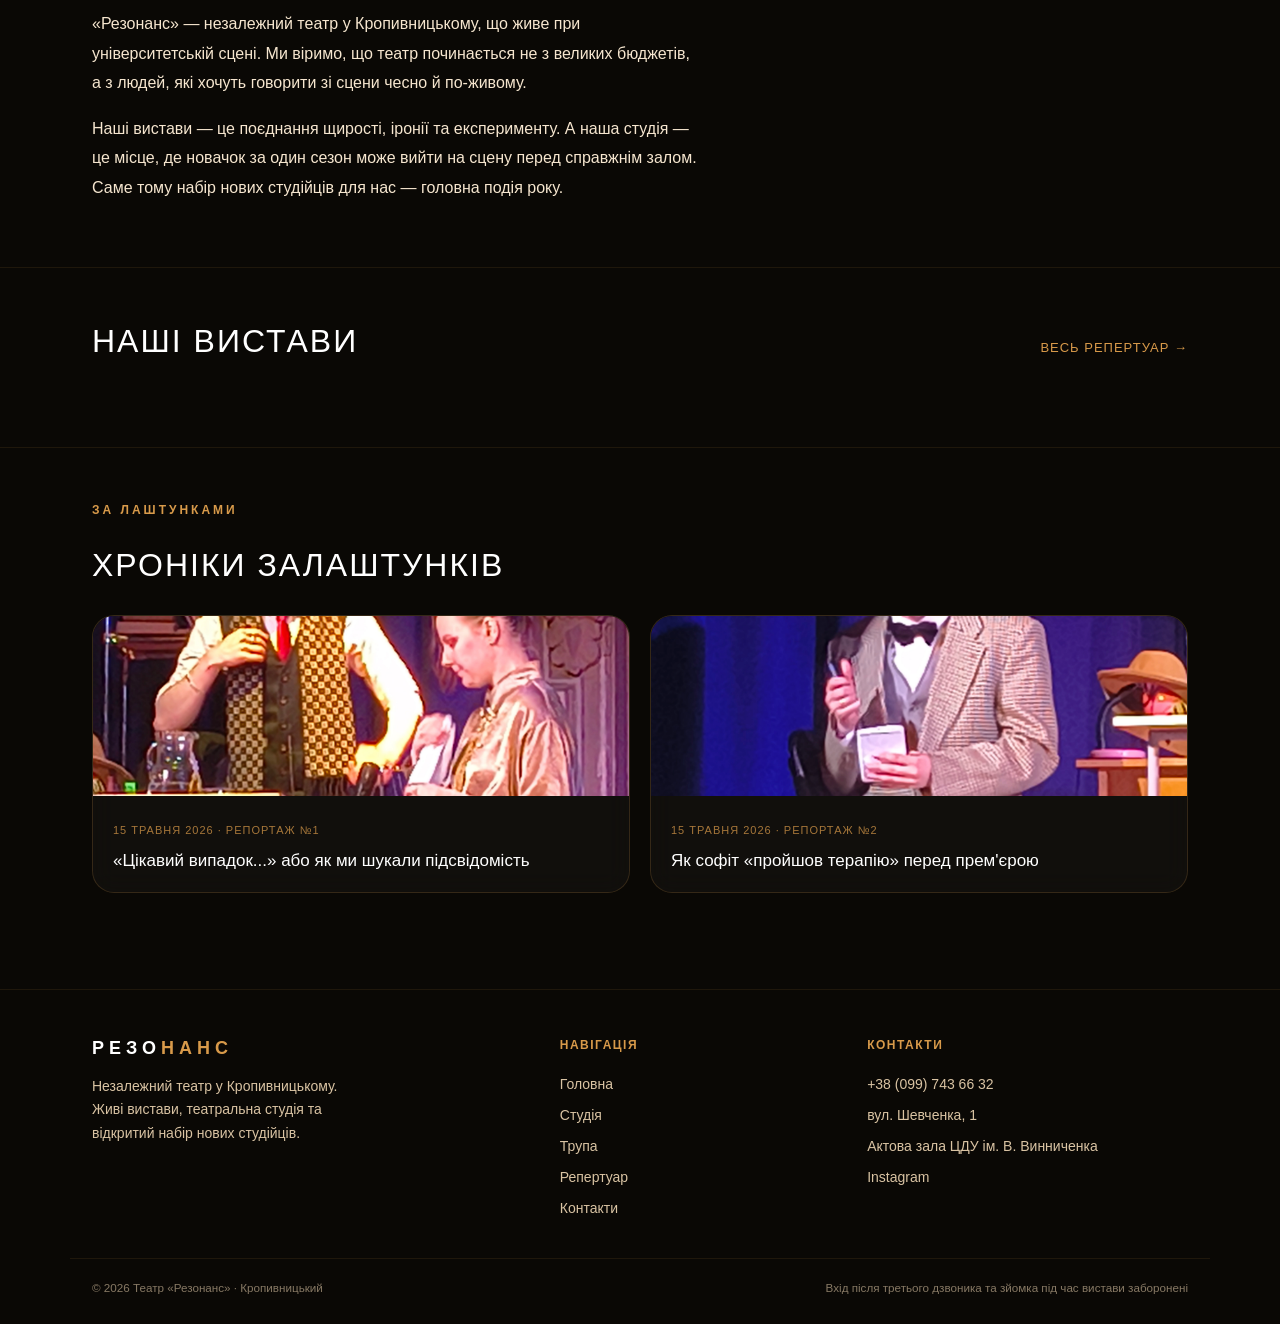
==== commit ea2b68fe: "0,001" ====
--- a/index.html
+++ b/index.html
@@ -3,213 +3,252 @@
 <head>
   <meta charset="UTF-8" />
   <meta name="viewport" content="width=device-width, initial-scale=1.0" />
-  <title>Театр «Резонанс» — Головна</title>
+  <title>Театр «Резонанс» — Набір до студії</title>
   <script src="https://telegram.org/js/telegram-web-app.js"></script>
   <link rel="stylesheet" href="css/styles.css" />
-  
   <style>
-    .hero {
-      background: linear-gradient(rgba(0,0,0,0.65), rgba(15,10,7,0.92)),
-                  url("css/theatre-bg.webp") center/cover no-repeat;
+    .hero { padding: 22px 0 8px; }
+    .hero h1 { font-size: clamp(30px, 6vw, 52px); font-weight: 300; letter-spacing: 2px; color: #fff; line-height: 1.08; margin: 10px 0 16px; }
+    .hero h1 em { color: var(--gold); font-style: normal; }
+    .hero-actions { display: flex; flex-wrap: wrap; gap: 12px; margin-top: 22px; }
+    .hero-meta { display: flex; flex-wrap: wrap; gap: 10px; margin-top: 24px; }
+    .hero-meta span { background: rgba(0,0,0,.35); border: 1px solid var(--line); padding: 9px 14px; border-radius: var(--r-md); font-size: 13px; color: var(--cream); }
+
+    .band { padding: 48px 0; }
+    .band + .band { border-top: 1px solid var(--line-soft); }
+    .band h2 { font-size: clamp(22px, 4vw, 32px); font-weight: 300; letter-spacing: 2px; color: #fff; margin: 6px 0 24px; text-transform: uppercase; }
+
+    .info-cards { display: grid; grid-template-columns: repeat(auto-fit, minmax(250px, 1fr)); gap: 20px; }
+    .info-card { padding: 26px; }
+    .info-card .ic { font-size: 24px; margin-bottom: 10px; }
+    .info-card h3 { color: #fff; font-size: 18px; font-weight: 500; margin: 0 0 12px; }
+    .info-card ul { margin: 0; padding-left: 18px; color: var(--cream-dim); font-size: 14px; line-height: 1.7; }
+    .info-card p { color: var(--cream-dim); font-size: 14px; margin: 0; line-height: 1.7; }
+
+    .casting-form-wrap { margin-top: 32px; display: grid; grid-template-columns: 1.2fr .8fr; gap: 30px; align-items: start; }
+    .casting-form { padding: 28px; }
+    .casting-form .row2 { display: grid; grid-template-columns: 1fr 1fr; gap: 14px; }
+    .casting-form .field { margin-bottom: 14px; }
+    .casting-form textarea.field { min-height: 92px; resize: vertical; font-family: inherit; }
+    #castingMsg { display: none; margin-top: 12px; font-size: 14px; color: #7fc47f; }
+    .casting-direct { padding: 28px; }
+    .casting-direct h3 { color: #fff; font-weight: 500; margin: 0 0 8px; }
+    .casting-direct p { color: var(--cream-dim); font-size: 14px; margin: 0 0 16px; }
+    .casting-direct a.line { display: flex; align-items: center; gap: 10px; color: var(--cream); text-decoration: none; padding: 11px 0; border-bottom: 1px solid var(--line-soft); font-size: 15px; }
+    .casting-direct a.line:last-child { border-bottom: none; }
+    .casting-direct a.line:hover { color: var(--gold); }
+
+    .about-text { max-width: 68ch; }
+    .about-text p { color: var(--cream); font-size: 16px; line-height: 1.85; margin: 0 0 16px; }
+
+    .shows-head { display: flex; align-items: baseline; justify-content: space-between; gap: 12px; margin: 0 0 20px; flex-wrap: wrap; }
+    .shows-head h2 { margin: 0; }
+
+    .chron { display: grid; grid-template-columns: 1fr 1fr; gap: 20px; }
+    .chron-card { display: flex; flex-direction: column; text-decoration: none; color: inherit; overflow: hidden; }
+    .chron-card .img { height: 180px; background-size: cover; background-position: center; }
+    .chron-card .b { padding: 20px; }
+    .chron-card .date { font-size: 11px; color: rgba(216,154,74,.75); text-transform: uppercase; letter-spacing: 1px; }
+    .chron-card h3 { color: #fff; font-size: 17px; font-weight: 500; margin: 8px 0 0; line-height: 1.3; }
+
+    @media (max-width: 860px) {
+      .casting-form-wrap { grid-template-columns: 1fr; }
+      .chron { grid-template-columns: 1fr; }
     }
-
-    .user-account-btn {
-      background: linear-gradient(90deg, #d89a4a, #f1c27d);
-      color: #1a0f08 !important;
-      font-weight: 700;
-      border-color: #f1c27d;
-    }
-
-    .theatre-backstage {
-      max-width: 500px;
-      margin: 0 auto;
-    }
-
-    .news-feed-scroll {
-      max-height: 80vh;
-      overflow-y: auto;
-      padding-right: 10px;
-      scrollbar-width: thin;
-      scrollbar-color: #d89a4a transparent;
-    }
-
-    .news-card {
-      background: rgba(26, 15, 8, 0.6);
-      border: 1px solid rgba(216, 154, 74, 0.2);
-      border-radius: 15px;
-      margin-bottom: 30px;
-      overflow: hidden;
-      backdrop-filter: blur(10px);
-    }
-
-    /* МАСШТАБУВАННЯ ГОЛОВНОГО ФОТО */
-    .card-image {
-      height: 200px;
-      background-size: cover; /* Зображення повністю заповнює блок */
-      background-position: center;
-      background-repeat: no-repeat;
-      position: relative;
-    }
-
-    .badge {
-      position: absolute;
-      top: 15px;
-      left: 15px;
-      background: #d89a4a;
-      color: #000;
-      padding: 4px 12px;
-      font-size: 10px;
-      font-weight: 800;
-      text-transform: uppercase;
-      border-radius: 4px;
-    }
-
-    .card-body {
-      padding: 20px;
-    }
-
-    .date {
-      font-size: 11px;
-      color: rgba(216, 154, 74, 0.7);
-      display: block;
-      margin-bottom: 8px;
-    }
-
-    .card-body h3 {
-      font-size: 18px;
-      line-height: 1.3;
-      margin: 0 0 15px 0;
-      color: #fff;
-    }
-
-    .quote-text {
-      border-left: 2px solid #d89a4a;
-      padding-left: 15px;
-      margin-bottom: 20px;
-    }
-
-    .quote-text p {
-      font-style: italic;
-      font-size: 14px;
-      line-height: 1.6;
-      color: #d9c3a3;
-      margin: 0;
-    }
-
-    /* МАСШТАБУВАННЯ МІНІ-ГАЛЕРЕЇ */
-    .post-mini-gallery {
-      display: grid;
-      grid-template-columns: repeat(4, 1fr);
-      gap: 8px;
-      margin: 15px 0;
-    }
-
-    .mini-img {
-      aspect-ratio: 1 / 1; /* Робить картинки квадратними */
-      background-size: cover; /* Масштабує контент всередині */
-      background-position: center;
-      border-radius: 6px;
-      border: 1px solid rgba(216, 154, 74, 0.2);
-      transition: transform 0.3s ease;
-    }
-
-    .mini-img:hover {
-      transform: scale(1.05);
-      border-color: #d89a4a;
-    }
-
-    .mini-img.more {
-      background: rgba(216, 154, 74, 0.1);
-      display: flex;
-      align-items: center;
-      justify-content: center;
-      color: #d89a4a;
-      font-size: 12px;
-      font-weight: bold;
-    }
-
-    .read-full {
-      display: inline-block;
-      color: #d89a4a;
-      text-decoration: none;
-      font-size: 12px;
-      font-weight: 600;
-      text-transform: uppercase;
-      margin-top: 10px;
-    }
-
-    .read-full:hover {
-      letter-spacing: 1px;
+    @media (max-width: 520px) {
+      .casting-form .row2 { grid-template-columns: 1fr; }
     }
   </style>
 </head>
-
 <body class="page-home">
 
   <div class="page-transition is-entering" id="pageTransition">
     <div class="page-transition__curtain page-transition__curtain--left"></div>
     <div class="page-transition__curtain page-transition__curtain--right"></div>
-    <div class="page-transition__glow"></div>
   </div>
 
-  <main>
-    <section class="hero">
-      <div class="hero-content">
-
-        <div class="hero-info-group">
-          <div class="hero-text-top">
-            <h1>Театр «Резонанс»</h1>
-            <p>Афіші, прем’єри та живі хроніки підготовки вистав у самому серці театрального затишку.</p>
-            <p>Вітаємо! Тепер можливе замовлення через сайт нашого театру! </p>
+  <header class="wrap topbar">
+    <a class="brand" href="index.html">Резо<span>нанс</span></a>
+    <nav class="nav">
+      <a href="index.html" aria-current="page">Головна</a>
+      <a href="studio.html">Студія</a>
+      <a href="troupe.html">Трупа</a>
+      <a href="repertoire.html">Репертуар</a>
+      <a href="contacts.html">Контакти</a>
+      <a class="nav-cta" href="auth.html" id="accountBtn">Кабінет</a>
+    </nav>
+  </header>
+  <div class="wrap"><div class="topbar-divider"></div></div>
+
+  <!-- HERO: КАСТИНГ -->
+  <main class="wrap hero">
+    <span class="eyebrow">Відкритий набір · Театральна студія</span>
+    <h1>Кастинг до студії <em>«Резонанс»</em></h1>
+    <p class="lead">Шукаємо нових студійців — тих, хто хоче спробувати себе на сцені. Досвід не потрібен: потрібні цікавість, бажання грати й трохи сміливості. Решти навчимо разом.</p>
+
+    <div class="hero-meta">
+      <span>🎭 Без досвіду</span>
+      <span>🗓️ Запис триває</span>
+      <span>📍 ЦДУ ім. В. Винниченка, Кропивницький</span>
+    </div>
+
+    <div class="hero-actions">
+      <a href="#casting-form" class="btn btn--primary">Записатися на кастинг</a>
+      <a href="studio.html" class="btn btn--ghost">Про студію</a>
+    </div>
+  </main>
+
+  <!-- ПРО КАСТИНГ + ФОРМА -->
+  <section class="band" id="casting">
+    <div class="wrap">
+      <span class="eyebrow">Що варто знати</span>
+      <h2>Набір студійців</h2>
+
+      <div class="info-cards">
+        <div class="card info-card">
+          <div class="ic">🙋</div>
+          <h3>Кого шукаємо</h3>
+          <ul>
+            <li>Молодь від 16 років</li>
+            <li>Без акторського досвіду</li>
+            <li>З бажанням грати та вчитися</li>
+            <li>Готових приходити на репетиції</li>
+          </ul>
+        </div>
+        <div class="card info-card">
+          <div class="ic">✨</div>
+          <h3>Що ти отримаєш</h3>
+          <ul>
+            <li>Акторську майстерність і сценічну мову</li>
+            <li>Роботу з рухом і голосом</li>
+            <li>Гру у справжніх виставах</li>
+            <li>Творчу спільноту й друзів</li>
+          </ul>
+        </div>
+        <div class="card info-card">
+          <div class="ic">📍</div>
+          <h3>Коли і де</h3>
+          <p>
+            Запис триває постійно — дату кастингу узгоджуємо індивідуально після заявки.<br><br>
+            Репетиції проходять в актовій залі ЦДУ ім. В. Винниченка, вул. Шевченка, 1, Кропивницький.
+          </p>
+        </div>
+      </div>
+
+      <!-- ФОРМА ЗАЯВКИ -->
+      <div class="casting-form-wrap" id="casting-form">
+        <div class="panel casting-form">
+          <span class="eyebrow">Заявка на кастинг</span>
+          <h3 style="color:#fff; font-weight:500; margin:6px 0 18px;">Залиш свої контакти — і ми зателефонуємо</h3>
+          <form id="castingForm">
+            <div class="row2">
+              <input class="field" type="text" id="cName" placeholder="Ім'я та прізвище" required>
+              <input class="field" type="tel" id="cPhone" placeholder="Телефон" required>
+            </div>
+            <input class="field" type="text" id="cAge" placeholder="Скільки тобі років?">
+            <textarea class="field" id="cAbout" placeholder="Пару слів про себе: чому хочеш у театр? (за бажанням)"></textarea>
+            <button class="btn btn--primary btn--block" type="submit" id="cSubmit">Надіслати заявку</button>
+            <p id="castingMsg"></p>
+          </form>
+        </div>
+
+        <div class="panel casting-direct">
+          <h3>Або напиши напряму</h3>
+          <p>Зручніше в месенджері? Обери, як тобі комфортніше.</p>
+          <a class="line" href="https://www.instagram.com/rezonans_theatre/" target="_blank" rel="noopener">📸 Instagram — rezonans_theatre</a>
+          <a class="line" href="https://t.me/Rezonans_teatr_bot" target="_blank" rel="noopener">✈️ Telegram-бот</a>
+          <a class="line" href="tel:+380997436632">📞 +38 (099) 743 66 32</a>
+        </div>
+      </div>
+    </div>
+  </section>
+
+  <!-- ПРО ТЕАТР -->
+  <section class="band" id="about">
+    <div class="wrap">
+      <span class="eyebrow">Кілька слів</span>
+      <h2>Про театр «Резонанс»</h2>
+      <div class="about-text">
+        <p>«Резонанс» — незалежний театр у Кропивницькому, що живе при університетській сцені. Ми віримо, що театр починається не з великих бюджетів, а з людей, які хочуть говорити зі сцени чесно й по-живому.</p>
+        <p>Наші вистави — це поєднання щирості, іронії та експерименту. А наша студія — це місце, де новачок за один сезон може вийти на сцену перед справжнім залом. Саме тому набір нових студійців для нас — головна подія року.</p>
+      </div>
+    </div>
+  </section>
+
+  <!-- ВИСТАВИ -->
+  <section class="band">
+    <div class="wrap">
+      <div class="shows-head">
+        <h2>Наші вистави</h2>
+        <a href="repertoire.html" class="back-link">Весь репертуар →</a>
+      </div>
+      <div class="shows-scroll" id="showsScroll"></div>
+    </div>
+  </section>
+
+  <!-- ХРОНІКИ -->
+  <section class="band">
+    <div class="wrap">
+      <span class="eyebrow">За лаштунками</span>
+      <h2>Хроніки залаштунків</h2>
+      <div class="chron">
+        <a class="card chron-card" href="backstage-story-1.html">
+          <div class="img" style="background-image: url('img/img1.webp');"></div>
+          <div class="b">
+            <span class="date">15 травня 2026 · Репортаж №1</span>
+            <h3>«Цікавий випадок...» або як ми шукали підсвідомість</h3>
           </div>
-          <div>
-            <h2>
-              Отримати квиток за внесок
-              <p>можна або за телефоном +38 (099) 743 66 32 та в дірект Інстаграму</p>
-            </h2>
+        </a>
+        <a class="card chron-card" href="backstage-story-2.html">
+          <div class="img" style="background-image: url('img/img2.webp');"></div>
+          <div class="b">
+            <span class="date">15 травня 2026 · Репортаж №2</span>
+            <h3>Як софіт «пройшов терапію» перед прем'єрою</h3>
           </div>
-
-          <div class="menu-container">
-            <div class="nav-main-links">
-              <a href="https://www.instagram.com/rezonans_theatre/" class="hero-btn js-page-link">Направлення в Інстаграм</a>
-              <a href="booking.html" class="hero-btn js-page-link">До залу на виставу</a>
-              <a href="repertoire.html" class="hero-btn js-page-link">Репертуар</a>
-              <a href="contacts.html" class="dropdown-item js-page-link">Контакти</a>
-            </div>
-          </div>
-        </div>
-
-        <section class="theatre-backstage">
-          <h2 class="feed-title">ХРОНІКИ ЗАЛАШТУНКІВ</h2>
-          
-          <div class="news-feed-scroll">
-            <article class="news-card">
-              <div class="card-image" style="background-image: url('');">
-                <span class="badge">Репетиція</span>
-              </div>
-              <div class="card-body">
-                <header>
-                  <span class="date">5 травня, 2026 • 2 хв читання</span>
-                  <h3>«Цікавий випадок...» або як ми шукали підсвідомість</h3>
-                </header>
-                <div class="quote-text">
-                  <p>Сьогодні на репетиції актор, що грає психолога, настільки увійшов у роль, що почав консультувати освітлювача. Знайшли причину, чому софіт не вмикався — дитяча травма розетки.</p>
-                </div>
-                <div class="post-mini-gallery">
-                  <div class="mini-img" style="background-image: url('css/img1.webp');"></div>
-                  <div class="mini-img" style="background-image: url('css/img2.webp');"></div>
-                  
-                </div>
-                <a href="backstage-story-1.html" class="read-full">Читати повну історію →</a>
-              </div>
-            </article>
-          </div>
-        </section>
-
-      </div>
-    </section>
-  </main>
-
-  <script src="js/main.js"></script>
+        </a>
+      </div>
+    </div>
+  </section>
+
+  <footer class="site-footer">
+    <div class="wrap site-footer__inner">
+      <div class="site-footer__brand">
+        <a class="brand" href="index.html">Резо<span>нанс</span></a>
+        <p>Незалежний театр у Кропивницькому. Живі вистави, театральна студія та відкритий набір нових студійців.</p>
+      </div>
+      <div class="site-footer__col">
+        <h4>Навігація</h4>
+        <a href="index.html">Головна</a>
+        <a href="studio.html">Студія</a>
+        <a href="troupe.html">Трупа</a>
+        <a href="repertoire.html">Репертуар</a>
+        <a href="contacts.html">Контакти</a>
+      </div>
+      <div class="site-footer__col">
+        <h4>Контакти</h4>
+        <a href="tel:+380997436632">+38 (099) 743 66 32</a>
+        <span>вул. Шевченка, 1</span>
+        <span>Актова зала ЦДУ ім. В. Винниченка</span>
+        <a href="https://www.instagram.com/rezonans_theatre/" target="_blank" rel="noopener">Instagram</a>
+      </div>
+    </div>
+    <div class="wrap site-footer__bottom">
+      <small>© 2026 Театр «Резонанс» · Кропивницький</small>
+      <small>Вхід після третього дзвоника та зйомка під час вистави заборонені</small>
+    </div>
+  </footer>
+
+  <script>
+    (function () {
+      var btn = document.getElementById('accountBtn');
+      if (btn && localStorage.getItem('isLoggedIn') === 'true') {
+        var name = localStorage.getItem('userName');
+        btn.textContent = name ? ('Кабінет · ' + name) : 'Кабінет';
+        btn.setAttribute('href', 'profile.html');
+      }
+    })();
+  </script>
+  <script src="JS/main.js"></script>
+  <script src="JS/site.js"></script>
 </body>
-</html>+</html>
--- a/css/styles.css
+++ b/css/styles.css
@@ -1,474 +1,412 @@
-/* ============================================= */
-/* ===== ТЕАТР "РЕЗОНАНС" — СТИЛІ (v2.1) ===== */
-/* ============================================= */
+/* =====================================================================
+   ТЕАТР «РЕЗОНАНС» — ЄДИНА ДИЗАЙН-СИСТЕМА
+   Одна тема для всіх сторінок: тепле золото на глибокому темному фоні.
+   ===================================================================== */
 
 :root {
-  --gold: #d89a4a;
-  --gold-soft: #f1c27d;
-  --text-light: #f6e6cf;
-  --text-soft: #d9c3a3;
-  --bg-dark: #0a0805;
-  --font-main: Georgia, "Times New Roman", serif;
-  --transition: 0.8s cubic-bezier(0.4, 0, 0.2, 1);
-}
-
-/* ===== GLOBAL ===== */
+  /* Палітра */
+  --gold:       #d89a4a;
+  --gold-soft:  #f1c27d;
+  --gold-deep:  #8a5d25;
+  --ink:        #0a0805;   /* основний фон */
+  --ink-2:      #14100b;   /* картки/панелі */
+  --ink-3:      #1c160f;   /* поля вводу */
+  --cream:      #f6e6cf;   /* основний текст */
+  --cream-dim:  #d9c3a3;   /* приглушений текст */
+  --line:       rgba(216, 154, 74, .18);
+  --line-soft:  rgba(216, 154, 74, .10);
+
+  /* Типографіка */
+  --font: 'Segoe UI', Roboto, Helvetica, Arial, sans-serif;
+
+  /* Радіуси / тіні */
+  --r-sm: 8px;
+  --r-md: 14px;
+  --r-lg: 22px;
+  --r-pill: 50px;
+  --shadow: 0 20px 45px rgba(0, 0, 0, .55);
+  --shadow-soft: 0 10px 30px rgba(0, 0, 0, .4);
+
+  --maxw: 1140px;
+}
+
 * { box-sizing: border-box; }
 
-html, body {
+html { scroll-behavior: smooth; overflow-x: hidden; }
+
+body {
   margin: 0;
-  padding: 0;
-  min-height: 100dvh;
-  font-family: var(--font-main);
-  /* Замість var(--bg-dark) ставимо картинку */
-  background: url('theatre-bg.png') center/cover no-repeat fixed;
-  color: var(--text-light);
+  font-family: var(--font);
+  color: var(--cream);
+  background-color: var(--ink);
+  /* Спільний «театральний» фон: тепле світло згори + віньєтка */
+  background-image:
+    radial-gradient(1100px 520px at 50% -8%, rgba(216, 154, 74, .16), transparent 60%),
+    radial-gradient(900px 700px at 50% 120%, rgba(216, 154, 74, .06), transparent 60%),
+    linear-gradient(180deg, #0c0906 0%, var(--ink) 100%);
+  background-attachment: fixed;
+  min-height: 100vh;
+  line-height: 1.6;
   overflow-x: hidden;
-}
-/* ===== PAGE TRANSITION ===== */
+  -webkit-font-smoothing: antialiased;
+}
+
+a { color: var(--gold); }
+
+img { max-width: 100%; display: block; }
+
+/* Доступність: видимий фокус */
+a:focus-visible,
+button:focus-visible,
+input:focus-visible,
+select:focus-visible {
+  outline: 2px solid var(--gold-soft);
+  outline-offset: 2px;
+}
+
+/* ---------------------------------------------------------------------
+   КОНТЕЙНЕР
+   --------------------------------------------------------------------- */
+.wrap {
+  width: 100%;
+  max-width: var(--maxw);
+  margin: 0 auto;
+  padding: 0 22px;
+}
+.wrap--narrow { max-width: 820px; }
+
+.section { padding: 56px 0; }
+
+/* ---------------------------------------------------------------------
+   ТИПОГРАФІКА
+   --------------------------------------------------------------------- */
+.eyebrow {
+  display: inline-block;
+  font-size: 12px;
+  letter-spacing: 3px;
+  text-transform: uppercase;
+  color: var(--gold);
+  font-weight: 700;
+  margin: 0 0 14px;
+}
+
+.page-title {
+  font-size: clamp(26px, 5vw, 44px);
+  font-weight: 300;
+  letter-spacing: 5px;
+  text-transform: uppercase;
+  color: #fff;
+  margin: 0;
+  text-shadow: 0 2px 20px rgba(216, 154, 74, .25);
+}
+
+.lead {
+  font-size: clamp(16px, 2.2vw, 19px);
+  color: var(--cream-dim);
+  max-width: 60ch;
+}
+
+/* ---------------------------------------------------------------------
+   ШАПКА / НАВІГАЦІЯ (однакова на всіх сторінках)
+   --------------------------------------------------------------------- */
+.topbar {
+  display: flex;
+  align-items: center;
+  justify-content: space-between;
+  gap: 18px;
+  padding: 22px 0;
+  flex-wrap: wrap;
+}
+
+.brand {
+  font-size: 20px;
+  letter-spacing: 6px;
+  text-transform: uppercase;
+  font-weight: 600;
+  color: #fff;
+  text-decoration: none;
+  white-space: nowrap;
+}
+.brand span { color: var(--gold); }
+
+.nav {
+  display: flex;
+  align-items: center;
+  gap: 8px;
+  flex-wrap: wrap;
+}
+
+.nav a {
+  color: var(--cream-dim);
+  text-decoration: none;
+  font-size: 13px;
+  letter-spacing: 1px;
+  text-transform: uppercase;
+  padding: 9px 14px;
+  border-radius: var(--r-pill);
+  transition: color .25s, background .25s;
+}
+.nav a:hover { color: #fff; background: rgba(216, 154, 74, .08); }
+.nav a[aria-current="page"] { color: var(--gold); }
+
+.nav .nav-cta {
+  background: linear-gradient(90deg, var(--gold), var(--gold-soft));
+  color: #1a0f08;
+  font-weight: 700;
+}
+.nav .nav-cta:hover { color: #1a0f08; box-shadow: 0 6px 18px rgba(216, 154, 74, .35); }
+
+/* Тонка золота лінія під шапкою */
+.topbar-divider {
+  height: 1px;
+  background: linear-gradient(90deg, transparent, var(--line), transparent);
+  margin-bottom: 8px;
+}
+
+.back-link {
+  display: inline-block;
+  color: var(--gold);
+  text-decoration: none;
+  font-size: 13px;
+  letter-spacing: 1px;
+  text-transform: uppercase;
+}
+.back-link:hover { text-decoration: underline; }
+
+/* ---------------------------------------------------------------------
+   КНОПКИ
+   --------------------------------------------------------------------- */
+.btn {
+  display: inline-flex;
+  align-items: center;
+  justify-content: center;
+  gap: 10px;
+  padding: 14px 26px;
+  border-radius: var(--r-sm);
+  font-size: 14px;
+  font-weight: 700;
+  letter-spacing: 1px;
+  text-transform: uppercase;
+  text-decoration: none;
+  cursor: pointer;
+  border: 1px solid transparent;
+  transition: transform .2s, box-shadow .2s, background .25s, color .25s;
+}
+.btn--primary {
+  background: var(--gold);
+  color: #1a0f08;
+  border-color: var(--gold);
+}
+.btn--primary:hover {
+  transform: translateY(-2px);
+  box-shadow: 0 8px 22px rgba(216, 154, 74, .4);
+}
+.btn--ghost {
+  background: rgba(216, 154, 74, .08);
+  color: var(--gold);
+  border-color: var(--gold);
+}
+.btn--ghost:hover { background: var(--gold); color: #1a0f08; }
+.btn:disabled { opacity: .5; cursor: not-allowed; transform: none; box-shadow: none; }
+.btn--block { width: 100%; }
+
+/* ---------------------------------------------------------------------
+   КАРТКИ
+   --------------------------------------------------------------------- */
+.panel {
+  background: rgba(255, 255, 255, .03);
+  border: 1px solid var(--line);
+  border-radius: var(--r-lg);
+  backdrop-filter: blur(12px);
+  -webkit-backdrop-filter: blur(12px);
+  box-shadow: var(--shadow-soft);
+}
+
+.card {
+  background: rgba(255, 255, 255, .03);
+  border: 1px solid var(--line);
+  border-radius: var(--r-lg);
+  overflow: hidden;
+  transition: transform .45s cubic-bezier(.25,1,.5,1), border-color .3s, background .3s, box-shadow .3s;
+  backdrop-filter: blur(12px);
+}
+.card:hover {
+  transform: translateY(-8px);
+  border-color: rgba(216, 154, 74, .5);
+  background: rgba(255, 255, 255, .06);
+  box-shadow: var(--shadow);
+}
+
+/* ---------------------------------------------------------------------
+   ПОЛЯ ВВОДУ
+   --------------------------------------------------------------------- */
+.field {
+  width: 100%;
+  background: var(--ink-3);
+  border: 1px solid var(--line);
+  border-radius: var(--r-md);
+  padding: 14px;
+  color: #fff;
+  font-size: 15px;
+  outline: none;
+  transition: border-color .25s, box-shadow .25s, background .25s;
+}
+.field::placeholder { color: #8b8175; }
+.field:focus {
+  border-color: var(--gold);
+  box-shadow: 0 0 0 3px rgba(216, 154, 74, .12);
+}
+.field-label {
+  display: block;
+  font-size: 11px;
+  letter-spacing: 1.5px;
+  text-transform: uppercase;
+  color: var(--gold);
+  margin-bottom: 8px;
+}
+
+/* ---------------------------------------------------------------------
+   ПІДВАЛ
+   --------------------------------------------------------------------- */
+.site-footer {
+  border-top: 1px solid var(--line-soft);
+  margin-top: 48px;
+  padding: 44px 0 26px;
+  color: var(--cream-dim);
+  font-size: 14px;
+}
+.site-footer__inner {
+  display: grid;
+  grid-template-columns: 1.6fr 1fr 1.2fr;
+  gap: 40px;
+  align-items: start;
+}
+.site-footer__brand .brand { font-size: 18px; letter-spacing: 5px; display: inline-block; margin-bottom: 12px; }
+.site-footer__brand p { margin: 0; max-width: 36ch; line-height: 1.7; }
+.site-footer__col h4 {
+  color: var(--gold); font-size: 12px; letter-spacing: 1.5px; text-transform: uppercase; margin: 2px 0 14px;
+}
+.site-footer__col a, .site-footer__col span {
+  display: block; color: var(--cream-dim); text-decoration: none; padding: 5px 0; line-height: 1.5;
+}
+.site-footer__col a:hover { color: var(--gold); }
+.site-footer__bottom {
+  display: flex; justify-content: space-between; align-items: center; gap: 14px; flex-wrap: wrap;
+  border-top: 1px solid var(--line-soft); margin-top: 34px; padding-top: 20px;
+}
+.site-footer__bottom small { opacity: .6; }
+@media (max-width: 760px) {
+  .site-footer__inner { grid-template-columns: 1fr; gap: 26px; }
+  .site-footer__bottom { flex-direction: column; align-items: flex-start; }
+}
+
+/* ---------------------------------------------------------------------
+   ЗАВІСА (перехід між сторінками) — розмітка вже є в HTML
+   --------------------------------------------------------------------- */
 .page-transition {
   position: fixed;
   inset: 0;
   z-index: 9999;
   pointer-events: none;
-  opacity: 0;
-  visibility: hidden;
-}
-
+  display: flex;
+}
 .page-transition__curtain {
-  position: absolute;
-  top: 0; bottom: 0;
-  width: 50.5%;
-  background: radial-gradient(circle at center, rgba(140,35,15,0.18), transparent 40%),
-              linear-gradient(to bottom, #2a0505, #420707 40%, #220404);
-  box-shadow: inset 0 0 45px rgba(0,0,0,0.42),
-              inset 0 0 90px rgba(0,0,0,0.25);
-}
-
-.page-transition__curtain::before {
-  content: "";
-  position: absolute;
-  inset: 0;
-  background: repeating-linear-gradient(90deg,
-    rgba(255,255,255,0.035) 0px,
-    rgba(255,255,255,0.035) 7px,
-    rgba(0,0,0,0.05) 7px,
-    rgba(0,0,0,0.05) 14px);
-  opacity: 0.45;
-}
-
-.page-transition__curtain--left  { left: 0; border-right: 1px solid rgba(241,194,125,0.2); }
-.page-transition__curtain--right { right: 0; border-left: 1px solid rgba(241,194,125,0.2); }
-
-.page-transition__glow {
-  position: absolute;
-  inset: 0;
-  background: radial-gradient(circle at center, rgba(255,190,90,0.24), rgba(255,190,90,0.08) 20%, transparent 45%);
-}
-
-/* Анімації штори */
-.page-transition.is-leaving .page-transition__curtain--left  { animation: curtainCloseLeft var(--transition) forwards; }
-.page-transition.is-leaving .page-transition__curtain--right { animation: curtainCloseRight var(--transition) forwards; }
-.page-transition.is-leaving .page-transition__glow { animation: glowIn var(--transition) forwards; }
-
-.page-transition.is-entering .page-transition__curtain--left  { animation: curtainOpenLeft var(--transition) forwards; }
-.page-transition.is-entering .page-transition__curtain--right { animation: curtainOpenRight var(--transition) forwards; }
-.page-transition.is-entering .page-transition__glow { animation: glowOut var(--transition) forwards; }
-
-/* ===== BUTTONS ===== */
-.hero-btn, .dropdown-toggle, .back-link {
-  display: inline-flex;
-  align-items: center;
-  justify-content: center;
-  gap: 10px;
-  padding: 14px 28px;
-  border: 2px solid var(--gold);
-  border-radius: 50px;
-  background: linear-gradient(to bottom, rgba(70,20,10,0.9), rgba(35,8,8,0.96));
-  color: var(--text-light);
-  font-size: 16px;
-  font-weight: 600;
-  letter-spacing: 1px;
-  text-decoration: none;
-  cursor: pointer;
-  transition: all 0.3s ease;
-  white-space: nowrap;
-}
-
-.hero-btn:hover, .dropdown-toggle:hover {
-  transform: translateY(-3px);
-  border-color: var(--gold-soft);
-  box-shadow: 0 0 35px rgba(216,154,74,0.45);
-  background: var(--gold);
-  color: #1a0f08;
-}
-
-/* ===== DROPDOWN ===== */
-.dropdown { position: relative; display: inline-block; }
-
-.dropdown-arrow {
-  width: 10px; height: 10px;
-  border-right: 2px solid var(--gold-soft);
-  border-bottom: 2px solid var(--gold-soft);
-  transform: rotate(45deg);
-  transition: 0.25s ease;
-}
-
-.dropdown.open .dropdown-arrow { transform: rotate(-135deg); }
-
-.dropdown-menu {
-  position: absolute;
-  top: calc(100% + 10px);
-  left: 0;
-  width: 100%;
-  padding: 12px;
-  background: linear-gradient(to bottom, rgba(36,8,8,0.96), rgba(18,5,5,0.98));
-  border: 1px solid rgba(216,154,74,0.4);
-  border-radius: 22px;
-  box-shadow: 0 20px 45px rgba(0,0,0,0.6);
-  opacity: 0;
-  visibility: hidden;
-  transform: translateY(12px) scale(0.95);
-  transition: all 0.25s ease;
-  z-index: 10;
-}
-
-.dropdown.open .dropdown-menu {
-  opacity: 1;
-  visibility: visible;
-  transform: translateY(0) scale(1);
-}
-
-.dropdown-item {
-  padding: 14px 18px;
-  margin-bottom: 6px;
-  border-radius: 14px;
-  background: linear-gradient(to bottom, rgba(77,22,11,0.7), rgba(42,10,10,0.9));
-  border: 1px solid rgba(216,154,74,0.3);
-  color: var(--text-light);
-  text-decoration: none;
-  transition: all 0.2s ease;
-}
-
-.dropdown-item:last-child { margin-bottom: 0; }
-.dropdown-item:hover {
-  background: var(--gold);
-  color: #1a0f08;
-  transform: translateY(-2px);
-}
-
-/* ===== HERO PAGE (точно під скріншот) ===== */
-.hero {
-  position: relative;
-  min-height: 100dvh;
-  display: flex;
-  align-items: center;
-  background: #0a0805;
-  overflow: hidden;
-}
-
-.hero-content {
-  max-width: 1380px;
-  margin: 0 auto;
-  padding: 0 80px;
-  display: flex;
-  align-items: flex-start;
-  justify-content: space-between;
-  gap: 100px;
-  width: 100%;
-  z-index: 2;
-}
-
-.hero-info-group { flex: 1; max-width: 620px; }
-
-.hero-text-top h1 {
-  font-size: clamp(52px, 7.5vw, 96px);
-  line-height: 1.05;
-  letter-spacing: -3px;
-  color: #f6e6cf;
-  text-shadow: 
-    0 0 40px rgba(216, 154, 74, 0.8),
-    0 0 90px rgba(216, 154, 74, 0.4);
-  margin-bottom: 20px;
-}
-
-.hero-text-top p {
-  font-size: 21px;
-  color: #d9c3a3;
-  max-width: 520px;
-  line-height: 1.4;
-}
-
-/* Кнопки — точно як на скріншоті */
-.menu-container {
-  display: flex;
-  flex-direction: column;
-  gap: 20px;
-  margin-top: 50px;
-}
-
-.nav-main-links {
-  display: flex;
-  gap: 16px;
-  flex-wrap: wrap;
-}
-
-.menu-row {
-  display: flex;
-  gap: 16px;
-  flex-wrap: wrap;
-}
-
-/* ===== ХРОНІКИ ЗАЛАШТУНКІВ (точно під скріншот) ===== */
-.theatre-news-feed {
-  width: 420px;
-  flex-shrink: 0;
-  background: rgba(20, 12, 8, 0.95);
-  border: 1px solid rgba(216, 154, 74, 0.35);
-  border-radius: 24px;
-  padding: 26px;
-  box-shadow: 0 25px 60px rgba(0, 0, 0, 0.7);
-}
-
-.feed-title {
-  color: var(--gold);
-  font-size: 15px;
-  letter-spacing: 3px;
-  text-transform: uppercase;
-  margin-bottom: 18px;
-}
-
-.news-post {
-  display: flex;
-  gap: 18px;
-}
-
-.news-post-image {
-  width: 72px;
-  height: 72px;
-  background: url('a_pcix.jpg') center/cover; /* заміни на свою картинку */
-  border-radius: 12px;
-  flex-shrink: 0;
-}
-
-.status-tag {
-  display: inline-block;
-  color: var(--gold);
-  font-size: 12px;
-  text-transform: uppercase;
-  letter-spacing: 1px;
-  margin-bottom: 6px;
-}
-
-.news-post-content h3 {
-  font-size: 19px;
-  line-height: 1.3;
-  margin: 0 0 8px 0;
-}
-
-.news-post-content p {
-  font-size: 15px;
-  color: #d9c3a3;
-  line-height: 1.5;
-}
-
-/* ===== АДАПТИВНІСТЬ ===== */
-@media (max-width: 1100px) {
-  .hero-content {
-    flex-direction: column;
-    gap: 60px;
-    padding: 40px 30px;
-    text-align: center;
+  flex: 1;
+  background: linear-gradient(180deg, #1a0f08, #0a0805);
+  transform: scaleX(0);
+  transition: transform .5s ease;
+}
+.page-transition__curtain--left { transform-origin: left; }
+.page-transition__curtain--right { transform-origin: right; }
+.page-transition.is-entering .page-transition__curtain { transform: scaleX(0); }
+.page-transition__glow { display: none; }
+
+/* ---------------------------------------------------------------------
+   АДАПТИВ
+   --------------------------------------------------------------------- */
+@media (max-width: 640px) {
+  .topbar { justify-content: center; text-align: center; }
+  .nav { justify-content: center; }
+  .section { padding: 40px 0; }
+}
+
+@media (prefers-reduced-motion: reduce) {
+  * { animation: none !important; transition: none !important; }
+}
+
+/* --- СТРІЧКА ВИСТАВ --- */
+.shows-head { display: flex; align-items: baseline; justify-content: space-between; gap: 12px; margin: 0 0 20px; flex-wrap: wrap; }
+.shows-head h2 { font-size: 22px; color: #fff; font-weight: 400; letter-spacing: 1px; margin: 0; }
+.shows-scroll { display: flex; gap: 20px; overflow-x: auto; padding-bottom: 12px; scrollbar-width: thin; scrollbar-color: var(--gold) transparent; }
+.show-card { flex: 0 0 240px; text-decoration: none; color: inherit; display: flex; flex-direction: column; }
+.show-card__poster { height: 320px; background: #000; background-size: cover; background-position: center; border-radius: var(--r-md) var(--r-md) 0 0; }
+.show-card__body { padding: 16px 18px; }
+.show-card__date { color: var(--gold); font-size: 13px; letter-spacing: 1px; text-transform: uppercase; }
+.show-card__title { color: #fff; font-size: 16px; margin: 6px 0 4px; line-height: 1.3; }
+.show-card__genre { color: var(--cream-dim); font-size: 13px; margin-bottom: 12px; }
+.show-card__btn {
+  display: inline-block; font-size: 12px; font-weight: 700; letter-spacing: 1px; text-transform: uppercase;
+  color: #1a0f08; background: var(--gold); padding: 8px 16px; border-radius: var(--r-sm);
+}
+.show-card:hover .show-card__poster { filter: brightness(1.08); }
+
+/* =====================================================================
+   МОБІЛЬНЕ МЕНЮ (бургер), СКЛАД ТЕАТРУ, ТОЧНІШИЙ МАСШТАБ
+   ===================================================================== */
+
+/* --- Бургер --- */
+.nav-burger {
+  display: none;
+  width: 44px; height: 44px; padding: 0;
+  border: 1px solid var(--line); background: rgba(216,154,74,.06);
+  border-radius: var(--r-sm); cursor: pointer;
+  flex-direction: column; align-items: center; justify-content: center; gap: 5px;
+}
+.nav-burger span { display: block; width: 20px; height: 2px; background: var(--gold); transition: .25s; }
+.nav-burger.is-open span:nth-child(1) { transform: translateY(7px) rotate(45deg); }
+.nav-burger.is-open span:nth-child(2) { opacity: 0; }
+.nav-burger.is-open span:nth-child(3) { transform: translateY(-7px) rotate(-45deg); }
+
+/* --- Склад театру (макет) --- */
+.troupe-grid {
+  display: grid;
+  grid-template-columns: repeat(auto-fill, minmax(180px, 1fr));
+  gap: 22px;
+}
+.troupe-card { text-align: center; }
+.troupe-photo {
+  aspect-ratio: 3 / 4;
+  border-radius: var(--r-md);
+  background: var(--ink-3) center/cover no-repeat;
+  border: 1px solid var(--line);
+  display: grid; place-items: center;
+  margin-bottom: 14px;
+  color: #5a5148; letter-spacing: 3px; font-size: 12px; text-transform: uppercase;
+  transition: border-color .3s, transform .3s;
+}
+.troupe-card:hover .troupe-photo { border-color: var(--gold); transform: translateY(-4px); }
+.troupe-card h3 { color: #fff; font-size: 17px; font-weight: 500; margin: 0 0 4px; }
+.troupe-card .role { color: var(--cream-dim); font-size: 13px; margin: 0; }
+
+/* --- Мобільна адаптація --- */
+@media (max-width: 768px) {
+  .topbar { position: relative; }
+  .nav-burger { display: inline-flex; }
+  .topbar .nav {
+    display: none;
+    position: absolute; top: calc(100% + 8px); left: 0; right: 0; z-index: 60;
+    flex-direction: column; align-items: stretch; gap: 4px;
+    background: var(--ink-2); border: 1px solid var(--line);
+    border-radius: var(--r-md); padding: 10px; box-shadow: var(--shadow);
   }
-  .theatre-news-feed { width: 100%; max-width: 420px; margin: 0 auto; }
-  .hero-info-group { max-width: 100%; }
+  .topbar .nav.is-open { display: flex; }
+  .topbar .nav a { padding: 13px 14px; border-radius: var(--r-sm); }
+  .topbar .nav .nav-cta { text-align: center; margin-top: 4px; }
 }
 
 @media (max-width: 640px) {
-  .hero-btn, .dropdown-toggle { width: 100%; }
-}
-
-/* ===== АНІМАЦІЇ ===== */
-@keyframes curtainCloseLeft  { from { transform: translateX(-102%); } to { transform: translateX(0); } }
-@keyframes curtainCloseRight { from { transform: translateX(102%); } to { transform: translateX(0); } }
-@keyframes curtainOpenLeft   { from { transform: translateX(0); } to { transform: translateX(-102%); } }
-@keyframes curtainOpenRight  { from { transform: translateX(0); } to { transform: translateX(102%); } }
-@keyframes glowIn  { 0% { opacity: 0; } 40% { opacity: 0.65; } 100% { opacity: 0.2; } }
-@keyframes glowOut { 0% { opacity: 0.6; } 100% { opacity: 0; } }
-.hero-btn--accent {
-  background: linear-gradient(135deg, #d89a4a, #f6c88a);
-  color: #0a0a0a;
-  font-weight: 700;
-  box-shadow: 0 8px 25px rgba(216, 154, 74, 0.4);
-  transition: all 0.3s ease;
-}
-
-.hero-btn--accent:hover {
-  transform: translateY(-3px);
-  box-shadow: 0 12px 35px rgba(216, 154, 74, 0.55);
-  background: linear-gradient(135deg, #f6c88a, #d89a4a);
-}
-/* Робимо картку компактнішою по ширині */
-.poster-card {
-    max-width: 900px; /* Обмежуємо максимальну ширину */
-    margin: 0 auto;   /* Центруємо */
-}
-
-/* Змінюємо висоту картинки, щоб вона не займала весь екран */
-.poster-image {
-    height: 350px !important; /* Було 450px або 480px, робимо меншою */
-}
-
-/* Масштабування тексту заголовка */
-.poster-info h3 {
-    font-size: 22px !important; /* Трохи зменшуємо шрифт для балансу */
-}
-/* ======================================================= */
-/* ===== ГЛОБАЛЬНА АДАПТИВНІСТЬ (ДЛЯ ВСІХ СТОРІНОК) ===== */
-/* ======================================================= */
-
-@media (max-width: 768px) {
-    /* 1. Адаптація головної сторінки (Hero) */
-    .hero-content {
-        padding: 40px 20px;
-        text-align: center;
-        flex-direction: column;
-    }
-    
-    .hero-text-top h1 {
-        font-size: 42px;
-        letter-spacing: 1px;
-    }
-
-    /* 2. Адаптація адмін-панелі (Схема залу) */
-    .hall-container {
-        overflow-x: auto; /* Дозволяє совати зал пальцем */
-        display: block;
-        padding: 15px;
-        -webkit-overflow-scrolling: touch;
-    }
-    
-    .seat {
-        min-width: 28px;
-        height: 28px;
-        font-size: 10px;
-        margin: 2px;
-    }
-
-    .booking-forms {
-        flex-direction: column;
-    }
-
-    /* 3. Адаптація Репертуару та Афіші */
-    .cards {
-        grid-template-columns: 1fr; /* Одна картка в ряд */
-        gap: 20px;
-    }
-
-    .poster-image {
-        height: 250px !important; /* Компактне фото для мобілки */
-    }
-
-    .afisha-header {
-        flex-direction: column;
-        text-align: center;
-        gap: 15px;
-    }
-
-    .back-link, .back-btn {
-        width: 100%;
-        justify-content: center;
-    }
-
-    /* 4. Масштабування тексту для читабельності */
-    .title, .afisha-header h2 {
-        font-size: 26px !important;
-    }
-    
-    .buy-btn {
-        padding: 18px;
-        font-size: 16px;
-    }
-}
-
-/* Налаштування для дуже маленьких екранів (iPhone SE і т.д.) */
-@media (max-width: 380px) {
-    .hero-text-top h1 {
-        font-size: 34px;
-    }
-    
-    .poster-meta {
-        font-size: 10px;
-    }
-}
-/* Дизайн всередині карток контактів */
-.contact-card {
-    display: flex;
-    align-items: flex-start; /* Вирівнюємо іконку і текст по верхньому краю */
-    gap: 20px;
-    background: rgba(20, 15, 10, 0.8);
-    border: 1px solid rgba(216, 154, 74, 0.2);
-    padding: 30px;
-    border-radius: 20px;
-    transition: all 0.4s ease;
-    backdrop-filter: blur(10px);
-}
-
-.contact-card:hover {
-    border-color: #d89a4a;
-    transform: translateY(-8px);
-    box-shadow: 0 15px 30px rgba(0, 0, 0, 0.5);
-}
-
-/* Красиві кружечки для іконок */
-.card-icon {
-    width: 50px;
-    height: 50px;
-    background: linear-gradient(135deg, rgba(216, 154, 74, 0.15), rgba(216, 154, 74, 0));
-    border: 1px solid rgba(216, 154, 74, 0.3);
-    border-radius: 50%;
-    display: flex;
-    align-items: center;
-    justify-content: center;
-    color: #d89a4a; /* Золотий колір іконки */
-    flex-shrink: 0;
-}
-
-.card-info {
-    display: flex;
-    flex-direction: column;
-}
-
-.contact-link {
-    color: inherit;
-    text-decoration: none;
-    transition: color 0.3s;
-}
-
-.contact-link:hover {
-    color: #d89a4a;
-}
-
-/* Кнопки соцмереж */
-.social-links {
-    display: flex;
-    gap: 10px;
-    margin-top: 5px;
-}
-
-.social-btn {
-    background: rgba(255, 255, 255, 0.05);
-    border: 1px solid rgba(255, 255, 255, 0.1);
-    color: #f6e6cf;
-    padding: 8px 16px;
-    border-radius: 50px;
-    font-size: 14px;
-    text-decoration: none;
-    transition: all 0.3s ease;
-}
-
-.social-btn:hover {
-    background: #d89a4a;
-    color: #1a0f08;
-    border-color: #d89a4a;
-}+  .wrap { padding: 0 16px; }
+  .band { padding: 40px 0 !important; }
+  .section { padding: 34px 0; }
+  .brand { letter-spacing: 4px; font-size: 18px; }
+}
